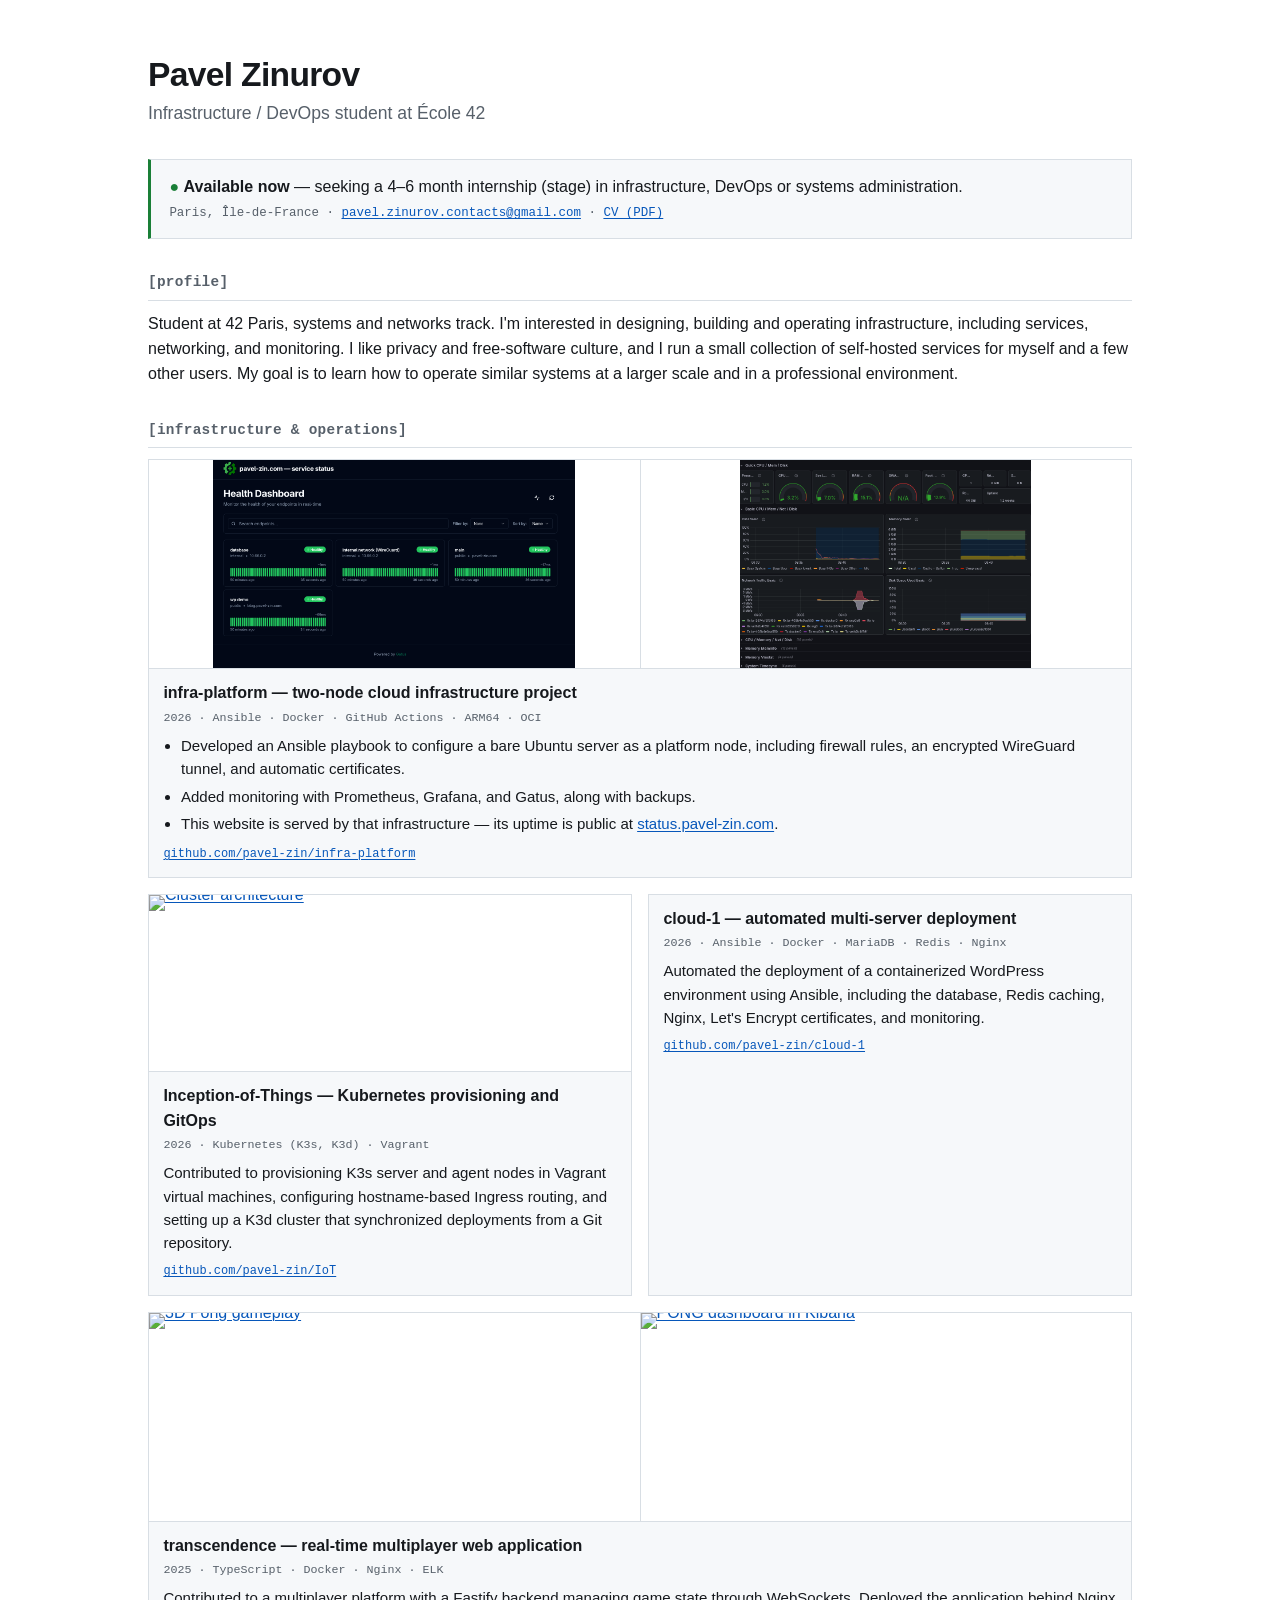
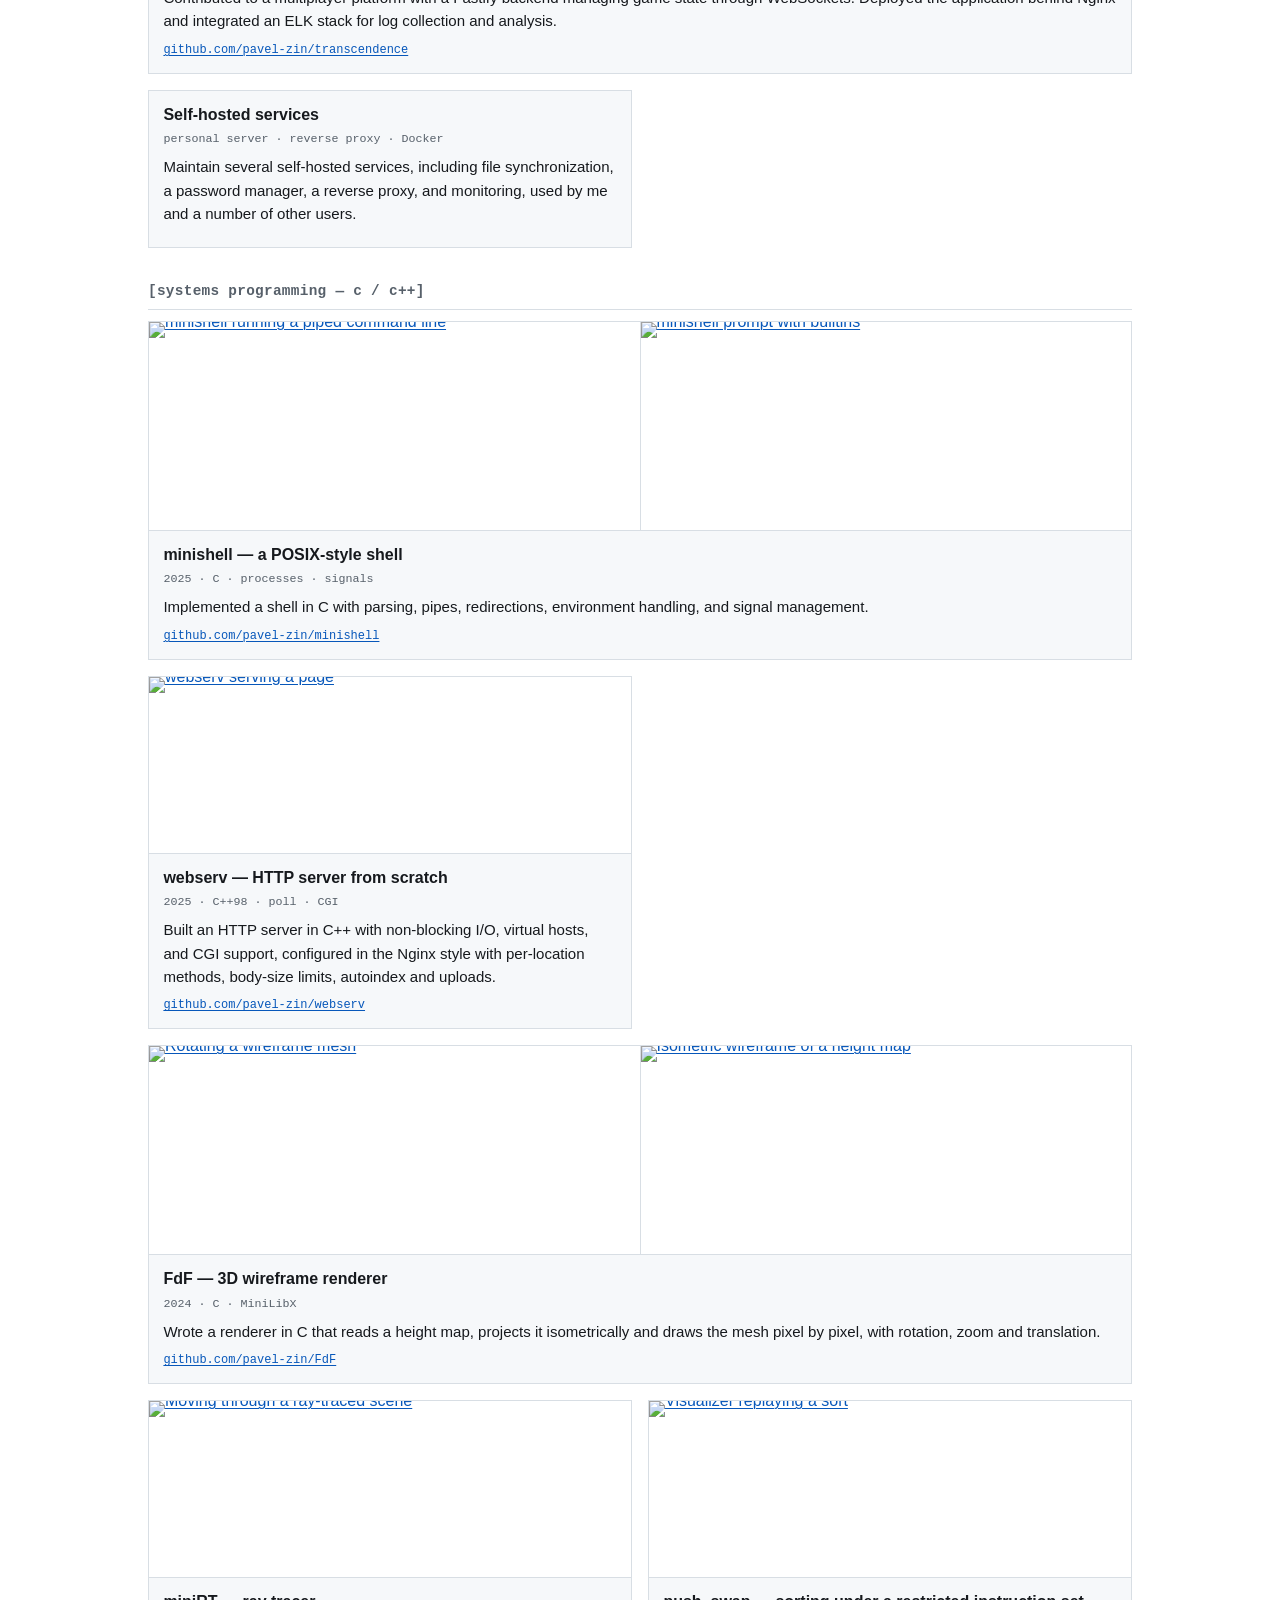
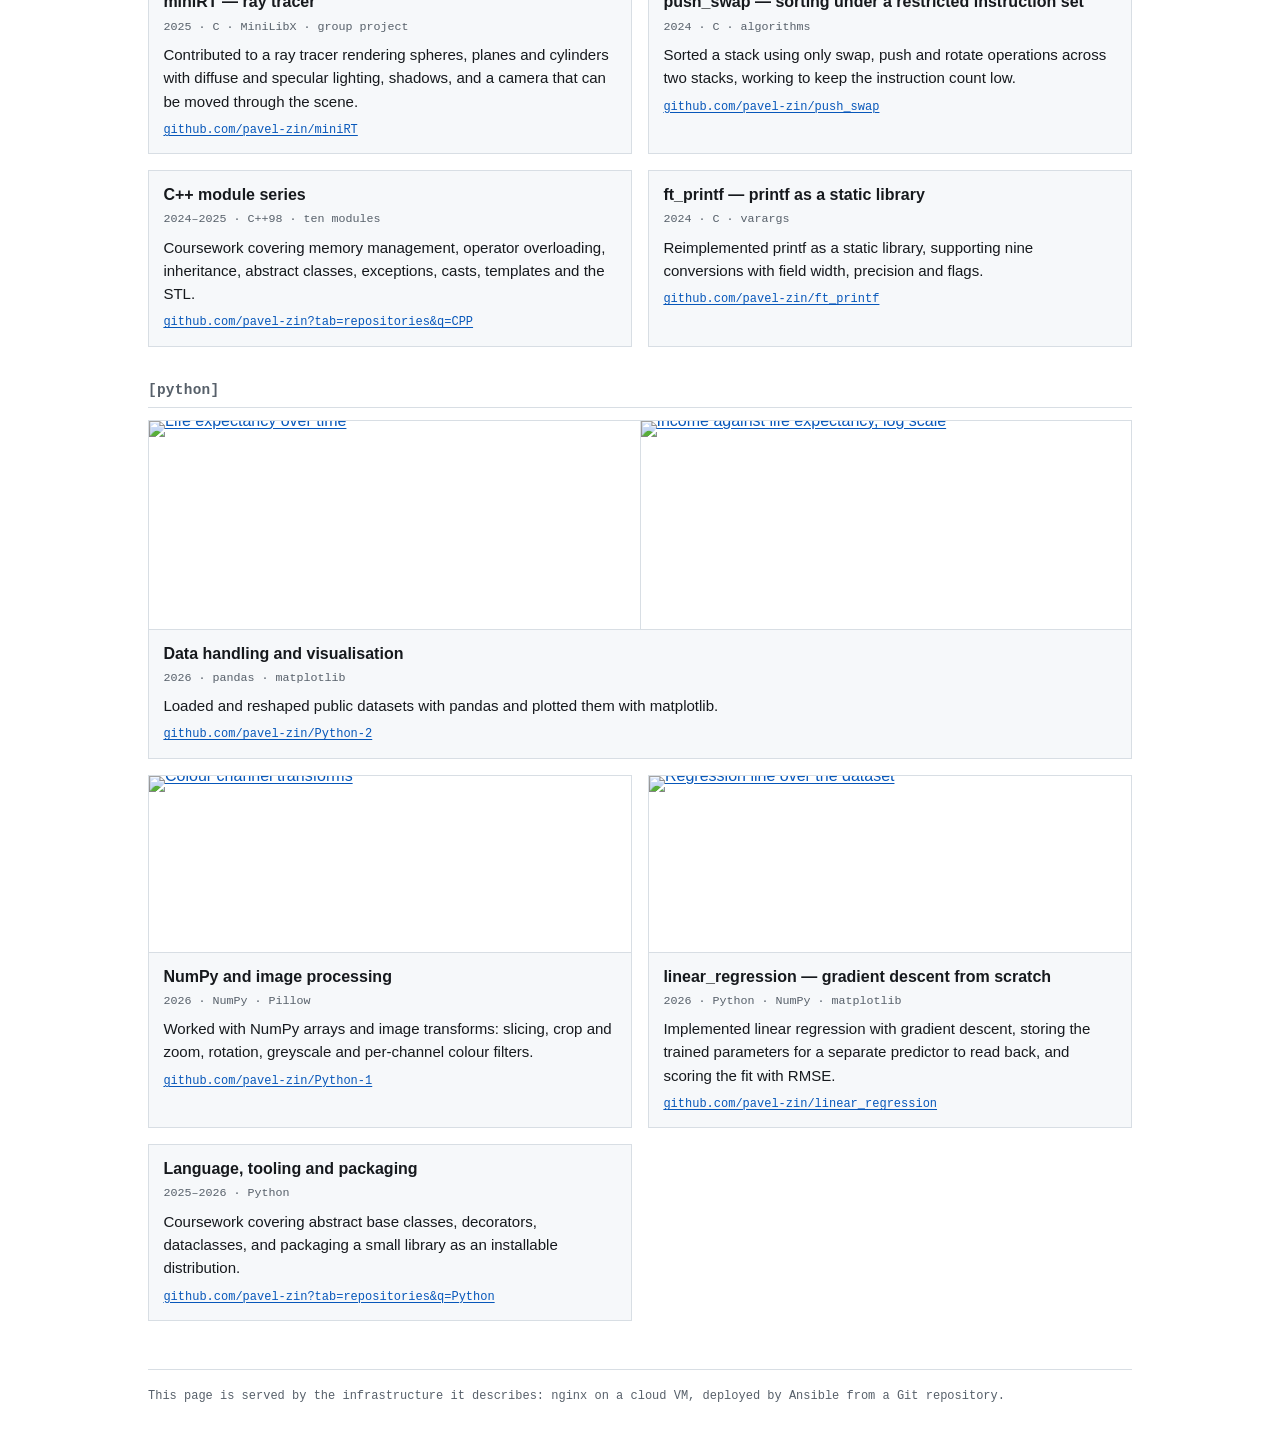
==== roles/web/files/site/index.html @ 6a4a51e2 "index.html: image opening is smoother" ====
<!doctype html>
<html lang="en">
<head>
<meta charset="utf-8">
<meta name="viewport" content="width=device-width, initial-scale=1">
<title>Pavel Zinurov — Portfolio</title>
<meta name="description" content="Infrastructure / DevOps student at 42 Paris. Seeking a 4-6 month internship in infrastructure, DevOps or systems administration.">
<link rel="icon" href="data:image/svg+xml,<svg xmlns='http://www.w3.org/2000/svg' viewBox='0 0 16 16'><circle cx='8' cy='8' r='5' fill='%231a7f37'/></svg>">
<style>
  :root {
    color-scheme: light dark;
    --bg: #ffffff;
    --ink: #16191d;
    --muted: #57606a;
    --line: #d8dee4;
    --panel: #f6f8fa;
    --green: #1a7f37;
    --link: #0757ba;
    --mark: #fff3c2;
    --mono: ui-monospace, "SF Mono", "Cascadia Code", Menlo, Consolas, "Liberation Mono", monospace;
    --sans: -apple-system, BlinkMacSystemFont, "Segoe UI", Roboto, "Helvetica Neue", Arial, sans-serif;
  }

  /* Follows the operating system setting; no toggle, no JavaScript. */
  @media (prefers-color-scheme: dark) {
    :root {
      --bg: #0d1117;
      --ink: #e6edf3;
      --muted: #9198a1;
      --line: #30363d;
      --panel: #161b22;
      --green: #3fb950;
      --link: #79b8ff;
      --mark: #453a10;
    }
  }

  * { box-sizing: border-box; }

  body {
    margin: 0;
    background: var(--bg);
    color: var(--ink);
    font-family: var(--sans);
    font-size: 1rem;
    line-height: 1.55;
  }

  .page {
    max-width: 64rem;
    margin: 0 auto;
    padding: 3.5rem 1.25rem 2rem;
  }

  a { color: var(--link); text-decoration-thickness: 1px; text-underline-offset: 2px; }
  a:focus-visible { outline: 2px solid var(--link); outline-offset: 2px; }

  /* ---- header ---- */
  .name {
    margin: 0;
    font-size: 2.1rem;
    font-weight: 650;
    letter-spacing: -0.02em;
    line-height: 1.15;
  }
  .role {
    margin: 0.35rem 0 0;
    font-size: 1.1rem;
    color: var(--muted);
  }

  /* ---- availability ---- */
  .availability {
    margin: 2rem 0 0;
    padding: 0.9rem 1.15rem;
    background: var(--panel);
    border: 1px solid var(--line);
    border-left: 3px solid var(--green);
  }
  .availability p { margin: 0; }
  .availability-line { font-size: 1rem; line-height: 1.5; }
  .availability-meta {
    margin-top: 0.35rem !important;
    font-family: var(--mono);
    font-size: 0.78rem;
    color: var(--muted);
  }
  .dot { color: var(--green); }

  /* ---- sections ---- */
  section { margin-top: 2rem; }
  h2 {
    margin: 0 0 0.7rem;
    font-family: var(--mono);
    font-size: 0.9rem;
    font-weight: 600;
    letter-spacing: 0.02em;
    color: var(--muted);
    border-bottom: 1px solid var(--line);
    padding-bottom: 0.4rem;
  }
  h2::before { content: "["; }
  h2::after  { content: "]"; }

  p { margin: 0 0 0.6rem; }

  .item { margin-bottom: 1.1rem; }
  .item:last-child { margin-bottom: 0; }
  .item-head {
    display: flex;
    flex-wrap: wrap;
    align-items: baseline;
    gap: 0.25rem 0.75rem;
    margin-bottom: 0.3rem;
  }
  .item-title { font-weight: 600; }
  .item-meta {
    font-family: var(--mono);
    font-size: 0.78rem;
    color: var(--muted);
  }
  .item ul {
    margin: 0.3rem 0 0.5rem;
    padding-left: 1.15rem;
  }
  .item li { margin-bottom: 0.3rem; }

  /* ---- screenshots ---- */
  /* ---- preview grid ---- */
  .section-note { margin: -0.35rem 0 1rem; font-family: var(--mono);
                  font-size: 0.75rem; color: var(--muted); }
  .grid {
    display: grid;
    grid-template-columns: repeat(auto-fill, minmax(21rem, 1fr));
    gap: 1rem;
  }
  .card {
    border: 1px solid var(--line);
    background: var(--panel);
    display: flex;
    flex-direction: column;
    overflow: hidden;
  }
  .card.wide { grid-column: 1 / -1; }
  .card .thumb { display: block; line-height: 0; border-bottom: 1px solid var(--line); }
  .card .thumb img {
    width: 100%;
    height: 11rem;
    object-fit: contain;      /* whole frame, never cropped */
    background: var(--bg);
    display: block;
  }
  .card.wide .thumbs { display: flex; border-bottom: 1px solid var(--line); }
  .card.wide .thumbs a { flex: 1; line-height: 0; }
  .card.wide .thumbs a + a { border-left: 1px solid var(--line); }
  .card.wide .thumbs img { width: 100%; height: 13rem; object-fit: contain;
                           background: var(--bg); display: block; }
  .card .body { padding: 0.75rem 0.9rem 0.85rem; }
  .card h3 { margin: 0 0 0.15rem; font-size: 1rem; font-weight: 600; }
  .card .meta { margin: 0 0 0.45rem; font-family: var(--mono);
                font-size: 0.73rem; color: var(--muted); }
  .card p { margin: 0 0 0.5rem; font-size: 0.94rem; }
  .card .repo { margin: 0; font-family: var(--mono); font-size: 0.75rem; }
  .card ul { margin: 0.2rem 0 0.6rem; padding-left: 1.1rem; font-size: 0.94rem; }
  .card li { margin-bottom: 0.25rem; }
  .enlarge { font-family: var(--mono); font-size: 0.72rem; color: var(--muted); }

  /* ---- lightbox via :target, with JavaScript scroll locking ---- */
  body.lightbox-open {
    position: fixed;
    width: 100%;
    overflow: hidden;
  }
  .lightbox {
    position: fixed;
    inset: 0;
    z-index: 10;
    background: rgba(0,0,0,0);
    padding: 1.5rem;
    text-align: center;
    overflow-x: hidden;
    overflow-y: auto;
    overscroll-behavior: contain;
    -webkit-overflow-scrolling: touch;
    opacity: 0;
    visibility: hidden;
    pointer-events: none;
    transition: opacity 0.22s ease, background-color 0.22s ease, visibility 0s linear 0.22s;
  }
  .lightbox:target {
    opacity: 1;
    visibility: visible;
    pointer-events: auto;
    background: rgba(0,0,0,.9);
    transition: opacity 0.22s ease, background-color 0.22s ease, visibility 0s linear 0s;
  }
  .lightbox img {
    position: relative;
    z-index: 1;
    max-width: 100%;
    height: auto;
    border: 1px solid #444;
    background: #fff;
    transform: scale(.97);
    transition: transform 0.22s ease;
  }
  .lightbox:target img {
    transform: scale(1);
  }
  .lightbox .backdrop {
    position: fixed;
    inset: 0;
    z-index: 0;
  }
  .lightbox .close {
    position: fixed;
    top: 0.75rem;
    right: 0.75rem;
    z-index: 2;
    display: grid;
    place-items: center;
    width: 2.75rem;
    height: 2.75rem;
    border: none;
    border-radius: 0.45rem;
    background: rgba(0,0,0,.58);
    color: #fff;
    box-shadow: 0 0.2rem 0.8rem rgba(0,0,0,.35);
    font-family: var(--mono);
    font-size: 1.9rem;
    line-height: 1;
    text-decoration: none;
    transition: background-color 0.15s ease;
  }
  .lightbox .close:hover,
  .lightbox .close:focus-visible {
    background: rgba(0,0,0,.82);
  }

  @media (prefers-reduced-motion: reduce) {
    .lightbox,
    .lightbox img,
    .lightbox .close {
      transition: none;
    }
  }

  footer {
    margin-top: 3rem;
    padding-top: 1rem;
    border-top: 1px solid var(--line);
    font-family: var(--mono);
    font-size: 0.75rem;
    color: var(--muted);
    line-height: 1.8;
  }

  @media (max-width: 480px) {
    .page { padding-top: 2.25rem; }
    .name { font-size: 1.7rem; }
    .availability { padding: 0.8rem 0.9rem; }
    .availability-line { font-size: 0.95rem; }
  }

  @media print {
    /* Print on paper, never in the dark palette. */
    :root {
      --bg: #ffffff;
      --ink: #16191d;
      --muted: #57606a;
      --line: #d8dee4;
      --panel: #f6f8fa;
      --green: #1a7f37;
      --link: #0757ba;
      --mark: #fff3c2;
    }
    .page { max-width: none; padding: 0; }
    .card { break-inside: avoid; }
    .card-body { display: block !important; }
    .lightbox { display: none !important; }
    .availability { border-color: #bbb; border-left-color: #bbb; }
    a { color: var(--ink); text-decoration: none; }
    footer { display: none; }
  }
</style>
</head>
<body>
<div class="page">

  <header>
    <h1 class="name">Pavel Zinurov</h1>
    <p class="role">Infrastructure / DevOps student at École 42</p>
  </header>

  <div class="availability">
    <p class="availability-line"><span class="dot" aria-hidden="true">●</span>
    <strong>Available now</strong> — seeking a 4–6 month internship (stage)
    in infrastructure, DevOps or systems administration.</p>
    <p class="availability-meta">Paris, Île-de-France ·
    <a href="mailto:pavel.zinurov.contacts@gmail.com">pavel.zinurov.contacts@gmail.com</a> ·
    <a href="/CV_web.pdf">CV (PDF)</a></p>
  </div>

  <section>
    <h2>profile</h2>
    <p>Student at 42 Paris, systems and networks track. I'm interested in
    designing, building and operating infrastructure, including services,
    networking, and monitoring. I like privacy and free-software culture, and I
    run a small collection of self-hosted services for myself and a few other
    users. My goal is to learn how to operate similar systems at a larger scale
    and in a professional environment.</p>
  </section>

  <section>
    <h2>infrastructure &amp; operations</h2>
    <div class="grid">
      <article class="card wide">
        <div class="thumbs">
          <a href="#img-img-status-png"><img src="img/status.png" alt="Public status page" loading="lazy"></a>
          <a href="#img-img-grafana-png"><img src="img/grafana.png" alt="Grafana dashboard" loading="lazy"></a>
        </div>
        <div class="body">
          <h3>infra-platform — two-node cloud infrastructure project</h3>
          <p class="meta">2026 · Ansible · Docker · GitHub Actions · ARM64 · OCI</p>
          <ul>
            <li>Developed an Ansible playbook to configure a bare Ubuntu server as a platform node, including firewall rules, an encrypted WireGuard tunnel, and automatic certificates.</li>
            <li>Added monitoring with Prometheus, Grafana, and Gatus, along with backups.</li>
            <li>This website is served by that infrastructure — its uptime is public at <a href="https://status.pavel-zin.com">status.pavel-zin.com</a>.</li>
          </ul>
          <p class="repo"><a href="https://github.com/pavel-zin/infra-platform" rel="me">github.com/pavel-zin/infra-platform</a></p>
        </div>
      </article>
      <article class="card">
        <a class="thumb" href="#img-iot-master-img-architecture-png"><img src="https://raw.githubusercontent.com/pavel-zin/IoT/master/img/architecture.png" alt="Cluster architecture" loading="lazy"></a>
        <div class="body">
          <h3>Inception-of-Things — Kubernetes provisioning and GitOps</h3>
          <p class="meta">2026 · Kubernetes (K3s, K3d) · Vagrant</p>
          <p>Contributed to provisioning K3s server and agent nodes in Vagrant virtual machines, configuring hostname-based Ingress routing, and setting up a K3d cluster that synchronized deployments from a Git repository.</p>
          <p class="repo"><a href="https://github.com/pavel-zin/IoT" rel="me">github.com/pavel-zin/IoT</a></p>
        </div>
      </article>
      <article class="card">
        <div class="body">
          <h3>cloud-1 — automated multi-server deployment</h3>
          <p class="meta">2026 · Ansible · Docker · MariaDB · Redis · Nginx</p>
          <p>Automated the deployment of a containerized WordPress environment using Ansible, including the database, Redis caching, Nginx, Let's Encrypt certificates, and monitoring.</p>
          <p class="repo"><a href="https://github.com/pavel-zin/cloud-1" rel="me">github.com/pavel-zin/cloud-1</a></p>
        </div>
      </article>
      <article class="card wide">
        <div class="thumbs">
          <a href="#img-tr-pong"><img src="https://raw.githubusercontent.com/pavel-zin/transcendence/master/img/Pong_3d.webp" alt="3D Pong gameplay" loading="lazy"></a>
          <a href="#img-tr-elk"><img src="https://raw.githubusercontent.com/pavel-zin/transcendence/master/img/ELK.jpg" alt="PONG dashboard in Kibana" loading="lazy"></a>
        </div>
        <div class="body">
          <h3>transcendence — real-time multiplayer web application</h3>
          <p class="meta">2025 · TypeScript · Docker · Nginx · ELK</p>
          <p>Contributed to a multiplayer platform with a Fastify backend managing game state through WebSockets. Deployed the application behind Nginx and integrated an ELK stack for log collection and analysis.</p>
          <p class="repo"><a href="https://github.com/pavel-zin/transcendence" rel="me">github.com/pavel-zin/transcendence</a></p>
        </div>
      </article>
      <article class="card">
        <div class="body">
          <h3>Self-hosted services</h3>
          <p class="meta">personal server · reverse proxy · Docker</p>
          <p>Maintain several self-hosted services, including file synchronization, a password manager, a reverse proxy, and monitoring, used by me and a number of other users.</p>
        </div>
      </article>
    </div>
  </section>

  <section>
    <h2>systems programming — c / c++</h2>
    <div class="grid">
      <article class="card wide">
        <div class="thumbs">
          <a href="#img-minishell-master-img-minishell-demo-gif"><img src="https://raw.githubusercontent.com/pavel-zin/minishell/master/img/minishell-demo.gif" alt="minishell running a piped command line" loading="lazy"></a>
          <a href="#img-minishell-master-img-minishell-png"><img src="https://raw.githubusercontent.com/pavel-zin/minishell/master/img/minishell.png" alt="minishell prompt with builtins" loading="lazy"></a>
        </div>
        <div class="body">
          <h3>minishell — a POSIX-style shell</h3>
          <p class="meta">2025 · C · processes · signals</p>
          <p>Implemented a shell in C with parsing, pipes, redirections, environment handling, and signal management.</p>
          <p class="repo"><a href="https://github.com/pavel-zin/minishell" rel="me">github.com/pavel-zin/minishell</a></p>
        </div>
      </article>
      <article class="card">
        <a class="thumb" href="#img-webserv-master-img-webserv-png"><img src="https://raw.githubusercontent.com/pavel-zin/webserv/master/img/webserv.png" alt="webserv serving a page" loading="lazy"></a>
        <div class="body">
          <h3>webserv — HTTP server from scratch</h3>
          <p class="meta">2025 · C++98 · poll · CGI</p>
          <p>Built an HTTP server in C++ with non-blocking I/O, virtual hosts, and CGI support, configured in the Nginx style with per-location methods, body-size limits, autoindex and uploads.</p>
          <p class="repo"><a href="https://github.com/pavel-zin/webserv" rel="me">github.com/pavel-zin/webserv</a></p>
        </div>
      </article>
      <article class="card wide">
        <div class="thumbs">
          <a href="#img-fdf-master-img-fdf-gif"><img src="https://raw.githubusercontent.com/pavel-zin/FdF/master/img/fdf.gif" alt="Rotating a wireframe mesh" loading="lazy"></a>
          <a href="#img-fdf-master-img-fdf-png"><img src="https://raw.githubusercontent.com/pavel-zin/FdF/master/img/fdf.png" alt="Isometric wireframe of a height map" loading="lazy"></a>
        </div>
        <div class="body">
          <h3>FdF — 3D wireframe renderer</h3>
          <p class="meta">2024 · C · MiniLibX</p>
          <p>Wrote a renderer in C that reads a height map, projects it isometrically and draws the mesh pixel by pixel, with rotation, zoom and translation.</p>
          <p class="repo"><a href="https://github.com/pavel-zin/FdF" rel="me">github.com/pavel-zin/FdF</a></p>
        </div>
      </article>
      <article class="card">
        <a class="thumb" href="#img-minirt-master-img-minirt-navigation-gif"><img src="https://raw.githubusercontent.com/pavel-zin/miniRT/master/img/miniRT-navigation.gif" alt="Moving through a ray-traced scene" loading="lazy"></a>
        <div class="body">
          <h3>miniRT — ray tracer</h3>
          <p class="meta">2025 · C · MiniLibX · group project</p>
          <p>Contributed to a ray tracer rendering spheres, planes and cylinders with diffuse and specular lighting, shadows, and a camera that can be moved through the scene.</p>
          <p class="repo"><a href="https://github.com/pavel-zin/miniRT" rel="me">github.com/pavel-zin/miniRT</a></p>
        </div>
      </article>
      <article class="card">
        <a class="thumb" href="#img-push-swap-master-img-push-swap-gif"><img src="https://raw.githubusercontent.com/pavel-zin/push_swap/master/img/push_swap.gif" alt="Visualizer replaying a sort" loading="lazy"></a>
        <div class="body">
          <h3>push_swap — sorting under a restricted instruction set</h3>
          <p class="meta">2024 · C · algorithms</p>
          <p>Sorted a stack using only swap, push and rotate operations across two stacks, working to keep the instruction count low.</p>
          <p class="repo"><a href="https://github.com/pavel-zin/push_swap" rel="me">github.com/pavel-zin/push_swap</a></p>
        </div>
      </article>
      <article class="card">
        <div class="body">
          <h3>C++ module series</h3>
          <p class="meta">2024–2025 · C++98 · ten modules</p>
          <p>Coursework covering memory management, operator overloading, inheritance, abstract classes, exceptions, casts, templates and the STL.</p>
          <p class="repo"><a href="https://github.com/pavel-zin?tab=repositories&q=CPP" rel="me">github.com/pavel-zin?tab=repositories&q=CPP</a></p>
        </div>
      </article>
      <article class="card">
        <div class="body">
          <h3>ft_printf — printf as a static library</h3>
          <p class="meta">2024 · C · varargs</p>
          <p>Reimplemented printf as a static library, supporting nine conversions with field width, precision and flags.</p>
          <p class="repo"><a href="https://github.com/pavel-zin/ft_printf" rel="me">github.com/pavel-zin/ft_printf</a></p>
        </div>
      </article>
    </div>
  </section>

  <section>
    <h2>python</h2>
    <div class="grid">
      <article class="card wide">
        <div class="thumbs">
          <a href="#img-python-2-master-img-ex01-png"><img src="https://raw.githubusercontent.com/pavel-zin/Python-2/master/img/ex01.png" alt="Life expectancy over time" loading="lazy"></a>
          <a href="#img-python-2-master-img-ex03-png"><img src="https://raw.githubusercontent.com/pavel-zin/Python-2/master/img/ex03.png" alt="Income against life expectancy, log scale" loading="lazy"></a>
        </div>
        <div class="body">
          <h3>Data handling and visualisation</h3>
          <p class="meta">2026 · pandas · matplotlib</p>
          <p>Loaded and reshaped public datasets with pandas and plotted them with matplotlib.</p>
          <p class="repo"><a href="https://github.com/pavel-zin/Python-2" rel="me">github.com/pavel-zin/Python-2</a></p>
        </div>
      </article>
      <article class="card">
        <a class="thumb" href="#img-python-1-master-img-ex05-png"><img src="https://raw.githubusercontent.com/pavel-zin/Python-1/master/img/ex05.png" alt="Colour channel transforms" loading="lazy"></a>
        <div class="body">
          <h3>NumPy and image processing</h3>
          <p class="meta">2026 · NumPy · Pillow</p>
          <p>Worked with NumPy arrays and image transforms: slicing, crop and zoom, rotation, greyscale and per-channel colour filters.</p>
          <p class="repo"><a href="https://github.com/pavel-zin/Python-1" rel="me">github.com/pavel-zin/Python-1</a></p>
        </div>
      </article>
      <article class="card">
        <a class="thumb" href="#img-linear-regression-master-img-figure-1-png"><img src="https://raw.githubusercontent.com/pavel-zin/linear_regression/master/img/Figure_1.png" alt="Regression line over the dataset" loading="lazy"></a>
        <div class="body">
          <h3>linear_regression — gradient descent from scratch</h3>
          <p class="meta">2026 · Python · NumPy · matplotlib</p>
          <p>Implemented linear regression with gradient descent, storing the trained parameters for a separate predictor to read back, and scoring the fit with RMSE.</p>
          <p class="repo"><a href="https://github.com/pavel-zin/linear_regression" rel="me">github.com/pavel-zin/linear_regression</a></p>
        </div>
      </article>
      <article class="card">
        <div class="body">
          <h3>Language, tooling and packaging</h3>
          <p class="meta">2025–2026 · Python</p>
          <p>Coursework covering abstract base classes, decorators, dataclasses, and packaging a small library as an installable distribution.</p>
          <p class="repo"><a href="https://github.com/pavel-zin?tab=repositories&q=Python" rel="me">github.com/pavel-zin?tab=repositories&q=Python</a></p>
        </div>
      </article>
    </div>
  </section>

  <footer>
    <p>This page is served by the infrastructure it describes: nginx on a cloud
    VM, deployed by Ansible from a Git repository.<br>
    </p>
  </footer>

</div>

<!-- Full-size views. Pure CSS: each overlay shows only while it is the :target. -->
<div class="lightbox" id="img-img-status-png"><a class="backdrop" href="#"></a><a class="close" href="#" aria-label="Close image">&times;</a><img src="img/status.png" alt="Full size"></div>
<div class="lightbox" id="img-img-grafana-png"><a class="backdrop" href="#"></a><a class="close" href="#" aria-label="Close image">&times;</a><img src="img/grafana.png" alt="Full size"></div>
<div class="lightbox" id="img-iot-master-img-architecture-png"><a class="backdrop" href="#"></a><a class="close" href="#" aria-label="Close image">&times;</a><img src="https://raw.githubusercontent.com/pavel-zin/IoT/master/img/architecture.png" alt="Full size"></div>
<div class="lightbox" id="img-minishell-master-img-minishell-demo-gif"><a class="backdrop" href="#"></a><a class="close" href="#" aria-label="Close image">&times;</a><img src="https://raw.githubusercontent.com/pavel-zin/minishell/master/img/minishell-demo.gif" alt="Full size"></div>
<div class="lightbox" id="img-minishell-master-img-minishell-png"><a class="backdrop" href="#"></a><a class="close" href="#" aria-label="Close image">&times;</a><img src="https://raw.githubusercontent.com/pavel-zin/minishell/master/img/minishell.png" alt="Full size"></div>
<div class="lightbox" id="img-webserv-master-img-webserv-png"><a class="backdrop" href="#"></a><a class="close" href="#" aria-label="Close image">&times;</a><img src="https://raw.githubusercontent.com/pavel-zin/webserv/master/img/webserv.png" alt="Full size"></div>
<div class="lightbox" id="img-fdf-master-img-fdf-gif"><a class="backdrop" href="#"></a><a class="close" href="#" aria-label="Close image">&times;</a><img src="https://raw.githubusercontent.com/pavel-zin/FdF/master/img/fdf.gif" alt="Full size"></div>
<div class="lightbox" id="img-fdf-master-img-fdf-png"><a class="backdrop" href="#"></a><a class="close" href="#" aria-label="Close image">&times;</a><img src="https://raw.githubusercontent.com/pavel-zin/FdF/master/img/fdf.png" alt="Full size"></div>
<div class="lightbox" id="img-minirt-master-img-minirt-navigation-gif"><a class="backdrop" href="#"></a><a class="close" href="#" aria-label="Close image">&times;</a><img src="https://raw.githubusercontent.com/pavel-zin/miniRT/master/img/miniRT-navigation.gif" alt="Full size"></div>
<div class="lightbox" id="img-push-swap-master-img-push-swap-gif"><a class="backdrop" href="#"></a><a class="close" href="#" aria-label="Close image">&times;</a><img src="https://raw.githubusercontent.com/pavel-zin/push_swap/master/img/push_swap.gif" alt="Full size"></div>
<div class="lightbox" id="img-python-2-master-img-ex01-png"><a class="backdrop" href="#"></a><a class="close" href="#" aria-label="Close image">&times;</a><img src="https://raw.githubusercontent.com/pavel-zin/Python-2/master/img/ex01.png" alt="Full size"></div>
<div class="lightbox" id="img-python-2-master-img-ex03-png"><a class="backdrop" href="#"></a><a class="close" href="#" aria-label="Close image">&times;</a><img src="https://raw.githubusercontent.com/pavel-zin/Python-2/master/img/ex03.png" alt="Full size"></div>
<div class="lightbox" id="img-python-1-master-img-ex05-png"><a class="backdrop" href="#"></a><a class="close" href="#" aria-label="Close image">&times;</a><img src="https://raw.githubusercontent.com/pavel-zin/Python-1/master/img/ex05.png" alt="Full size"></div>
<div class="lightbox" id="img-linear-regression-master-img-figure-1-png"><a class="backdrop" href="#"></a><a class="close" href="#" aria-label="Close image">&times;</a><img src="https://raw.githubusercontent.com/pavel-zin/linear_regression/master/img/Figure_1.png" alt="Full size"></div>
<div class="lightbox" id="img-tr-pong"><a class="backdrop" href="#"></a><a class="close" href="#" aria-label="Close image">&times;</a><img src="https://raw.githubusercontent.com/pavel-zin/transcendence/master/img/Pong_3d.webp" alt="Full size"></div>
<div class="lightbox" id="img-tr-elk"><a class="backdrop" href="#"></a><a class="close" href="#" aria-label="Close image">&times;</a><img src="https://raw.githubusercontent.com/pavel-zin/transcendence/master/img/ELK.jpg" alt="Full size"></div>

<script>
  let pageScrollPosition = 0;

  function updateLightboxState() {
    const activeLightbox = document.querySelector('.lightbox:target');
    const body = document.body;

    if (activeLightbox && !body.classList.contains('lightbox-open')) {
      pageScrollPosition = window.scrollY;
      body.style.top = `-${pageScrollPosition}px`;
      body.classList.add('lightbox-open');
      activeLightbox.scrollTop = 0;
    } else if (!activeLightbox && body.classList.contains('lightbox-open')) {
      body.classList.remove('lightbox-open');
      body.style.top = '';
      window.scrollTo(0, pageScrollPosition);
    }
  }

  document.querySelectorAll('a[href^="#img-"]')
    .forEach(element => {
      element.addEventListener('click', () => {
        pageScrollPosition = window.scrollY;
      });
    });

  document.querySelectorAll('.lightbox .close, .lightbox .backdrop')
    .forEach(element => {
      element.addEventListener('click', event => {
        event.preventDefault();
        history.back();
      });
    });

  window.addEventListener('hashchange', updateLightboxState);
  updateLightboxState();
</script>

</body>
</html>
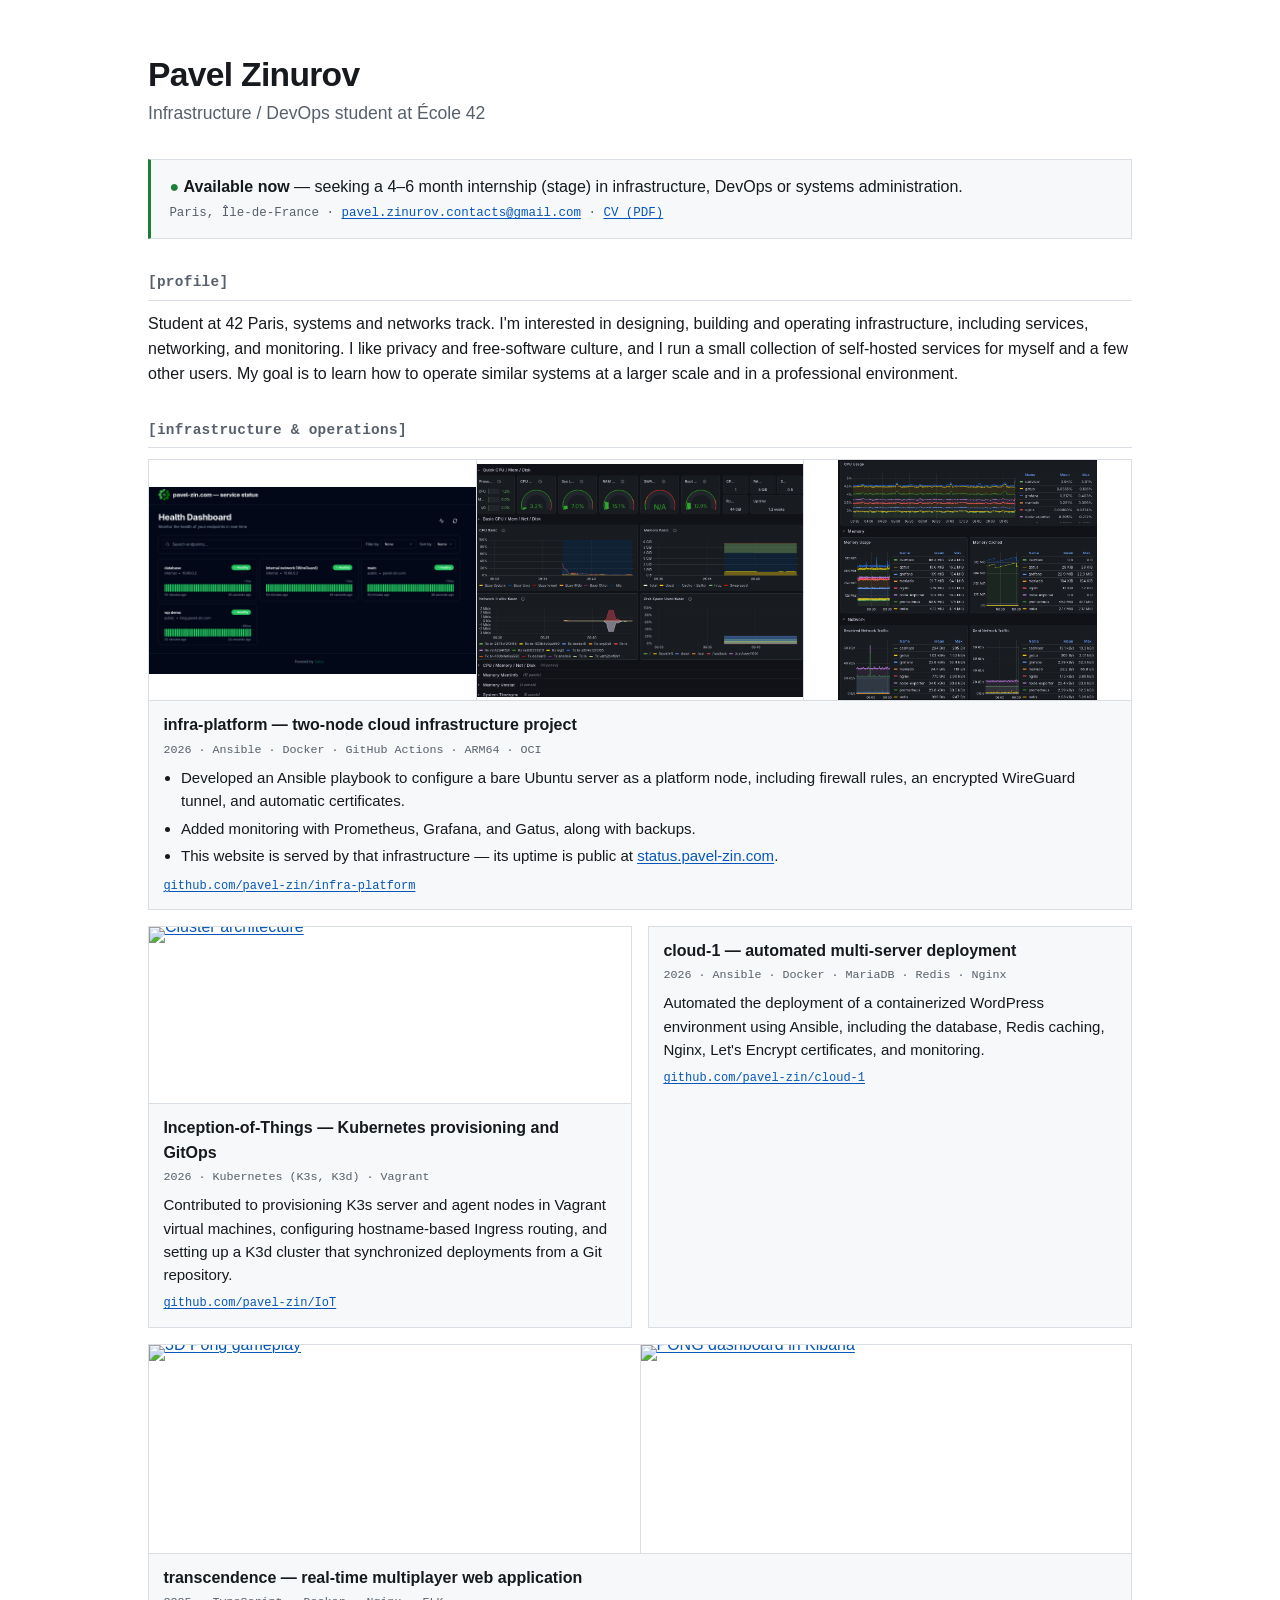
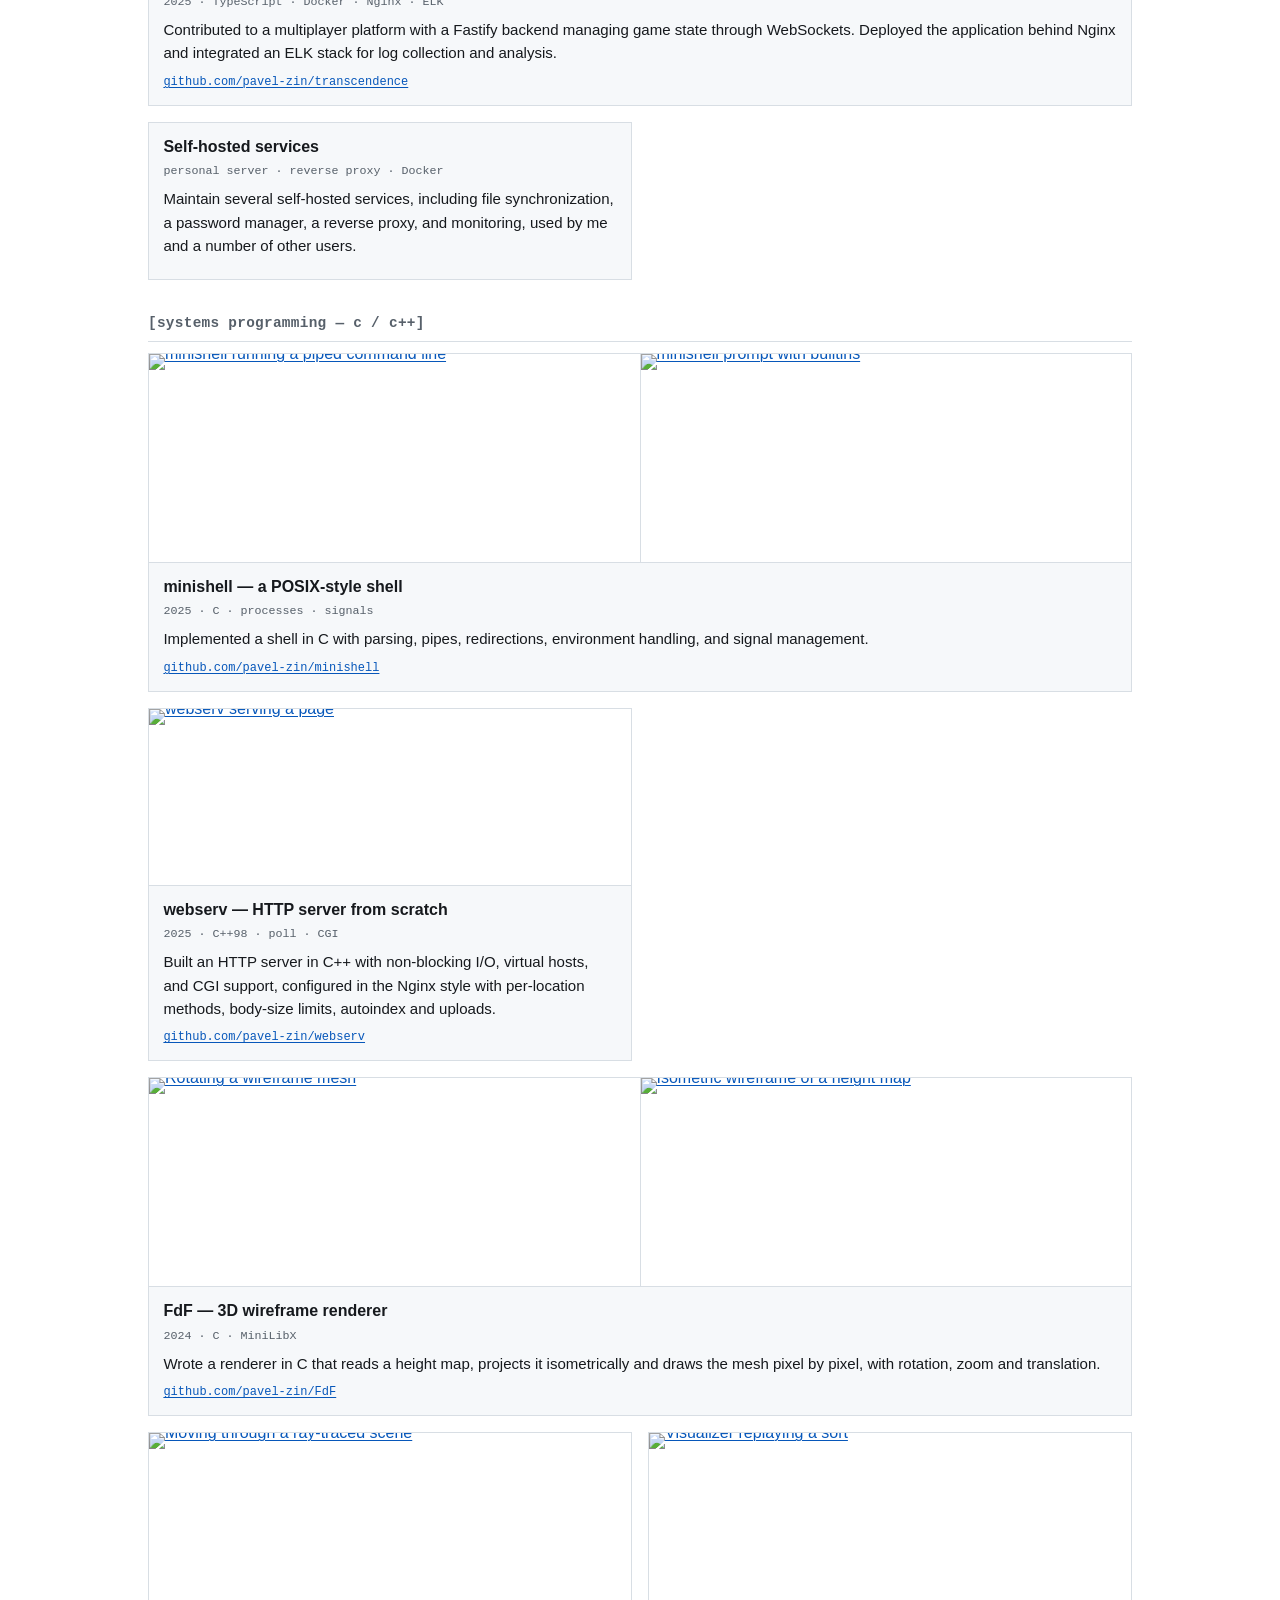
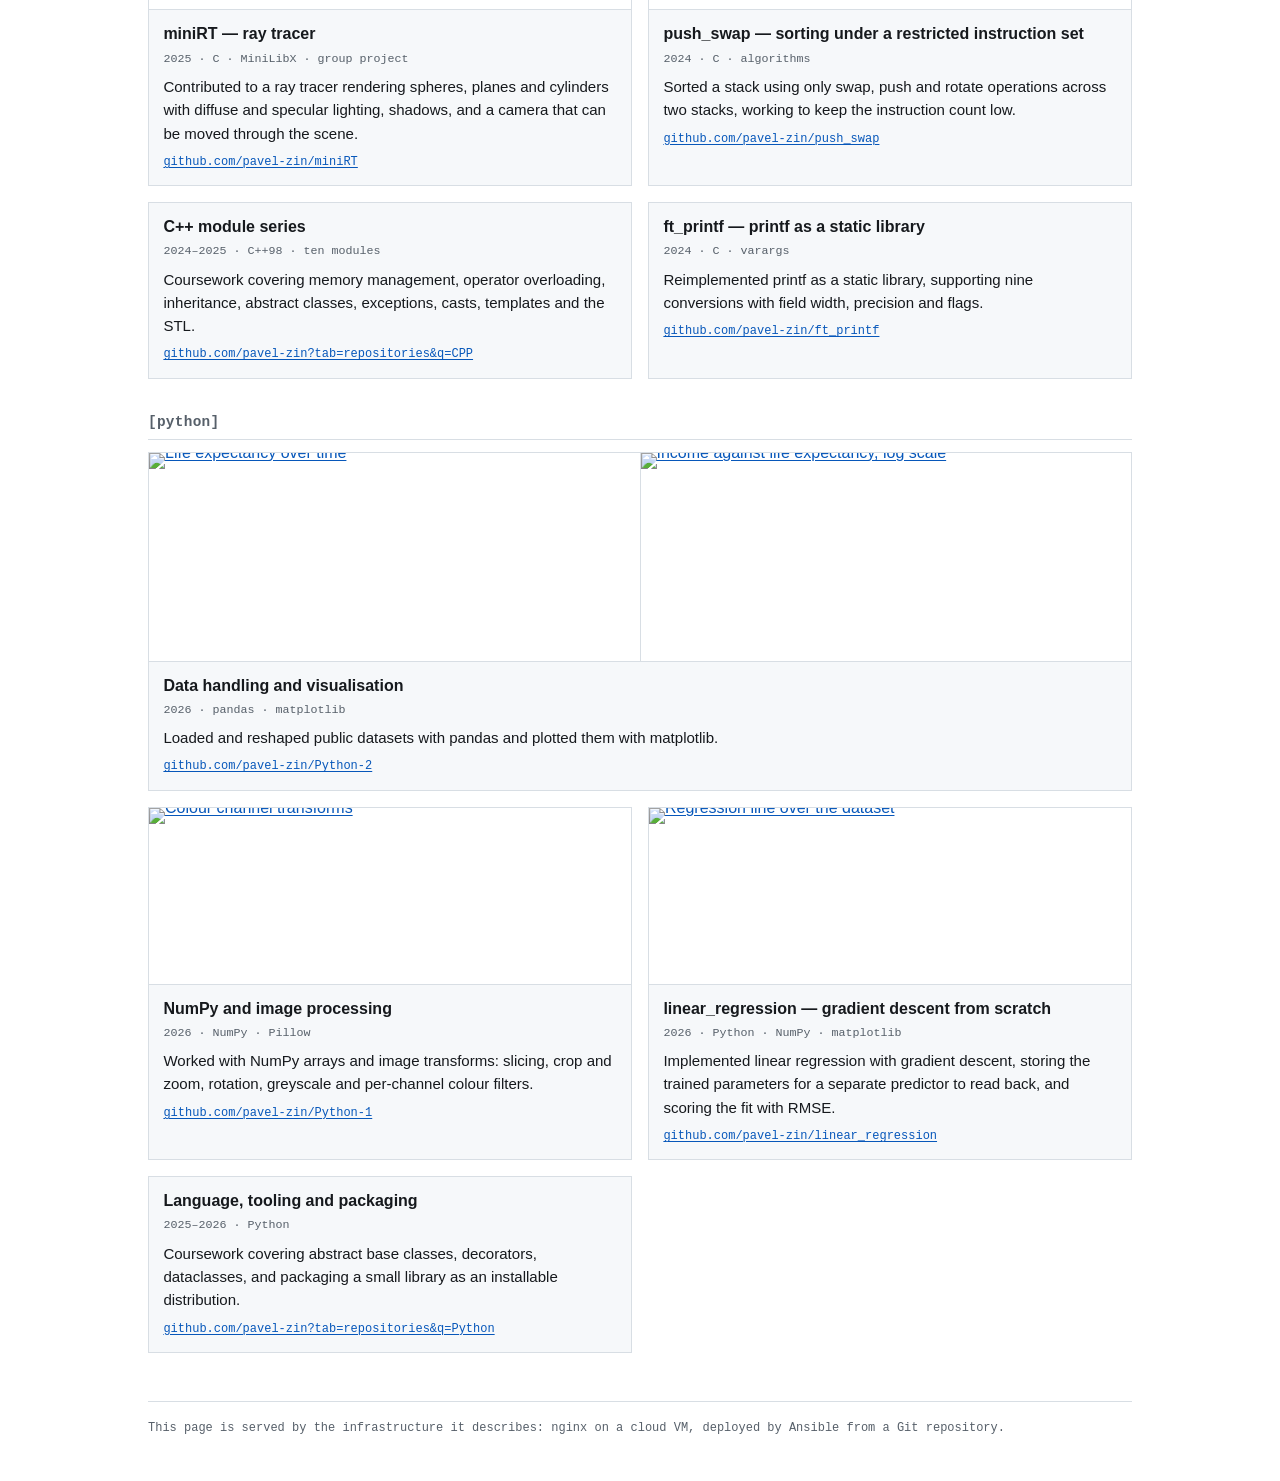
==== commit dfeba20c: "index.html: deploy image added, cv updated" ====
--- a/roles/web/files/site/index.html
+++ b/roles/web/files/site/index.html
@@ -155,6 +155,13 @@
   .card.wide .thumbs a + a { border-left: 1px solid var(--line); }
   .card.wide .thumbs img { width: 100%; height: 13rem; object-fit: contain;
                            background: var(--bg); display: block; }
+  /* Three thumbs need more height to stay legible, and stack rather than squeeze. */
+  .card.wide .thumbs.three img { height: 15rem; }
+  @media (max-width: 46rem) {
+    .card.wide .thumbs.three { flex-wrap: wrap; }
+    .card.wide .thumbs.three a { flex: 1 1 100%; }
+    .card.wide .thumbs.three a + a { border-left: 0; border-top: 1px solid var(--line); }
+  }
   .card .body { padding: 0.75rem 0.9rem 0.85rem; }
   .card h3 { margin: 0 0 0.15rem; font-size: 1rem; font-weight: 600; }
   .card .meta { margin: 0 0 0.45rem; font-family: var(--mono);
@@ -315,9 +322,10 @@
     <h2>infrastructure &amp; operations</h2>
     <div class="grid">
       <article class="card wide">
-        <div class="thumbs">
+        <div class="thumbs three">
           <a href="#img-img-status-png"><img src="img/status.png" alt="Public status page" loading="lazy"></a>
           <a href="#img-img-grafana-png"><img src="img/grafana.png" alt="Grafana dashboard" loading="lazy"></a>
+          <a href="#img-img-deploy-png"><img src="img/deploy.png" alt="Deploy pipeline run" loading="lazy"></a>
         </div>
         <div class="body">
           <h3>infra-platform — two-node cloud infrastructure project</h3>
@@ -497,6 +505,7 @@
 <!-- Full-size views. Pure CSS: each overlay shows only while it is the :target. -->
 <div class="lightbox" id="img-img-status-png"><a class="backdrop" href="#"></a><a class="close" href="#" aria-label="Close image">&times;</a><img src="img/status.png" alt="Full size"></div>
 <div class="lightbox" id="img-img-grafana-png"><a class="backdrop" href="#"></a><a class="close" href="#" aria-label="Close image">&times;</a><img src="img/grafana.png" alt="Full size"></div>
+<div class="lightbox" id="img-img-deploy-png"><a class="backdrop" href="#"></a><a class="close" href="#" aria-label="Close image">&times;</a><img src="img/deploy.png" alt="Full size"></div>
 <div class="lightbox" id="img-iot-master-img-architecture-png"><a class="backdrop" href="#"></a><a class="close" href="#" aria-label="Close image">&times;</a><img src="https://raw.githubusercontent.com/pavel-zin/IoT/master/img/architecture.png" alt="Full size"></div>
 <div class="lightbox" id="img-minishell-master-img-minishell-demo-gif"><a class="backdrop" href="#"></a><a class="close" href="#" aria-label="Close image">&times;</a><img src="https://raw.githubusercontent.com/pavel-zin/minishell/master/img/minishell-demo.gif" alt="Full size"></div>
 <div class="lightbox" id="img-minishell-master-img-minishell-png"><a class="backdrop" href="#"></a><a class="close" href="#" aria-label="Close image">&times;</a><img src="https://raw.githubusercontent.com/pavel-zin/minishell/master/img/minishell.png" alt="Full size"></div>
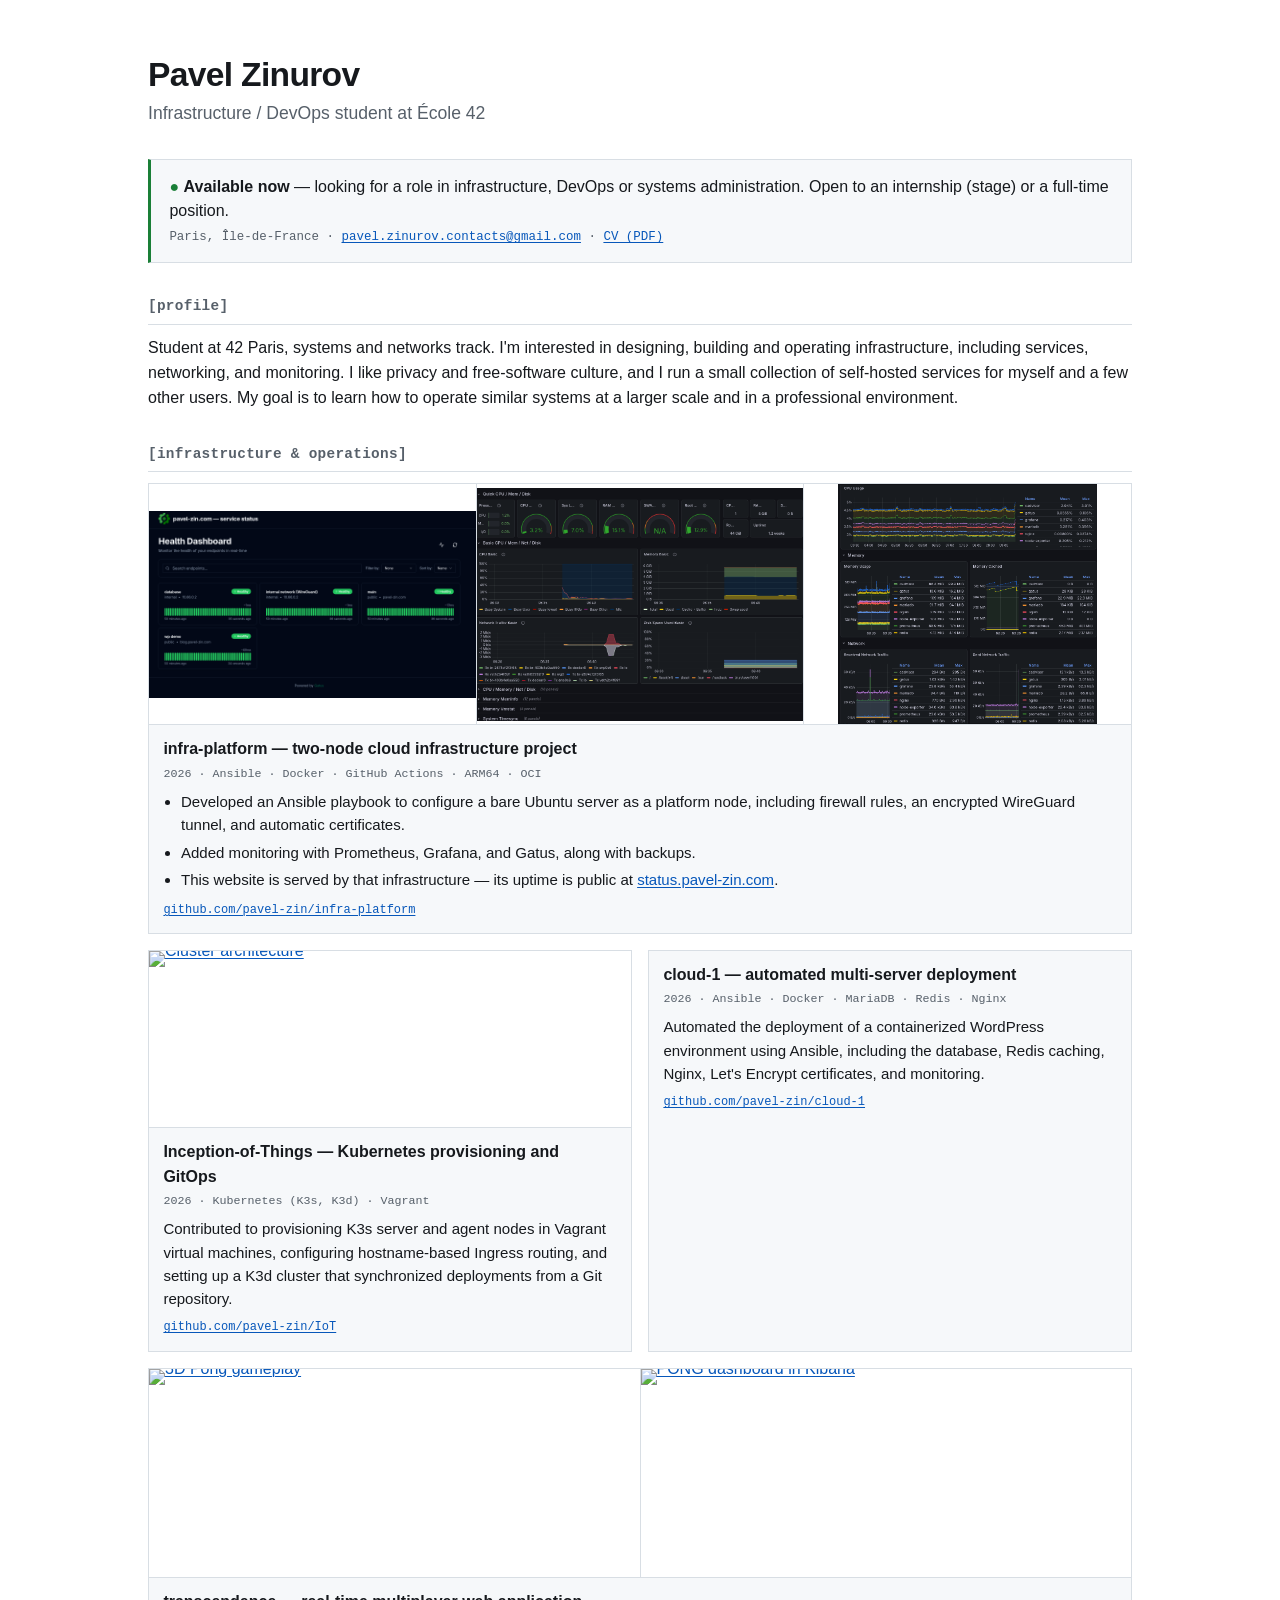
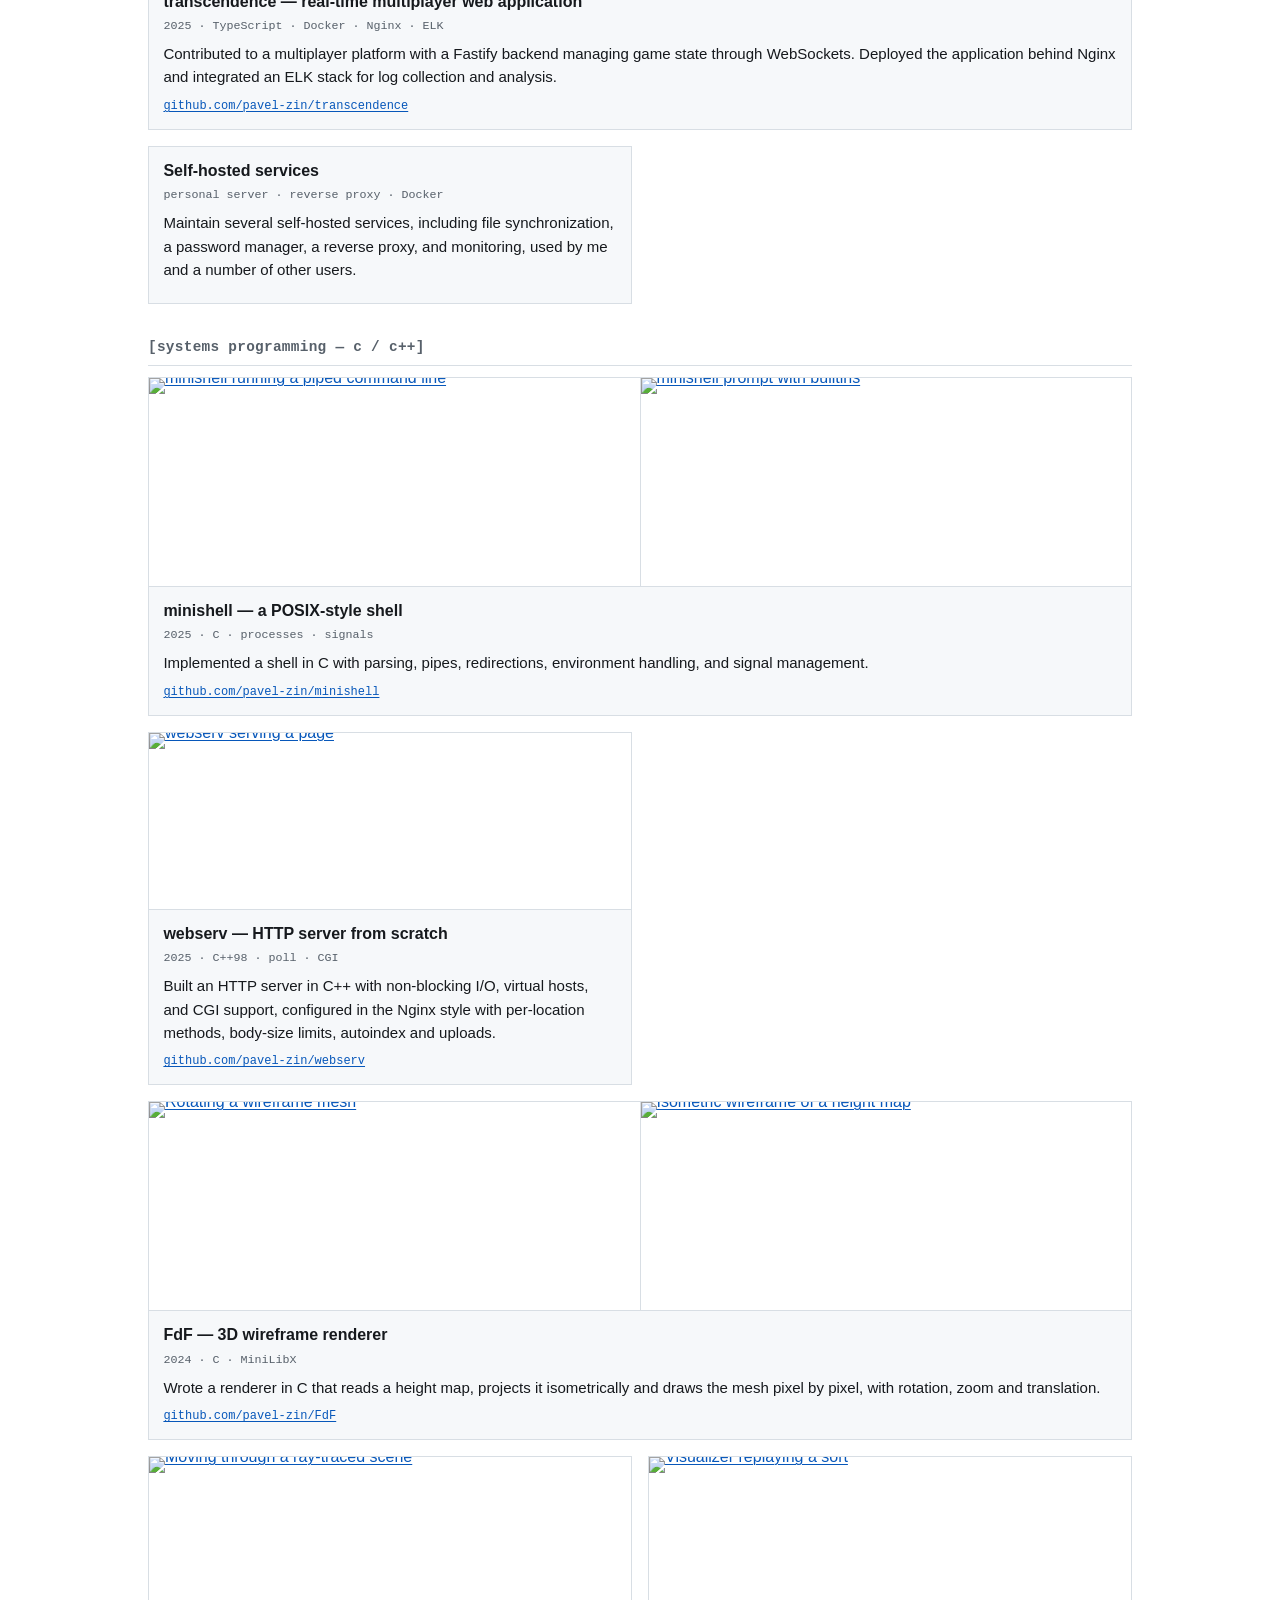
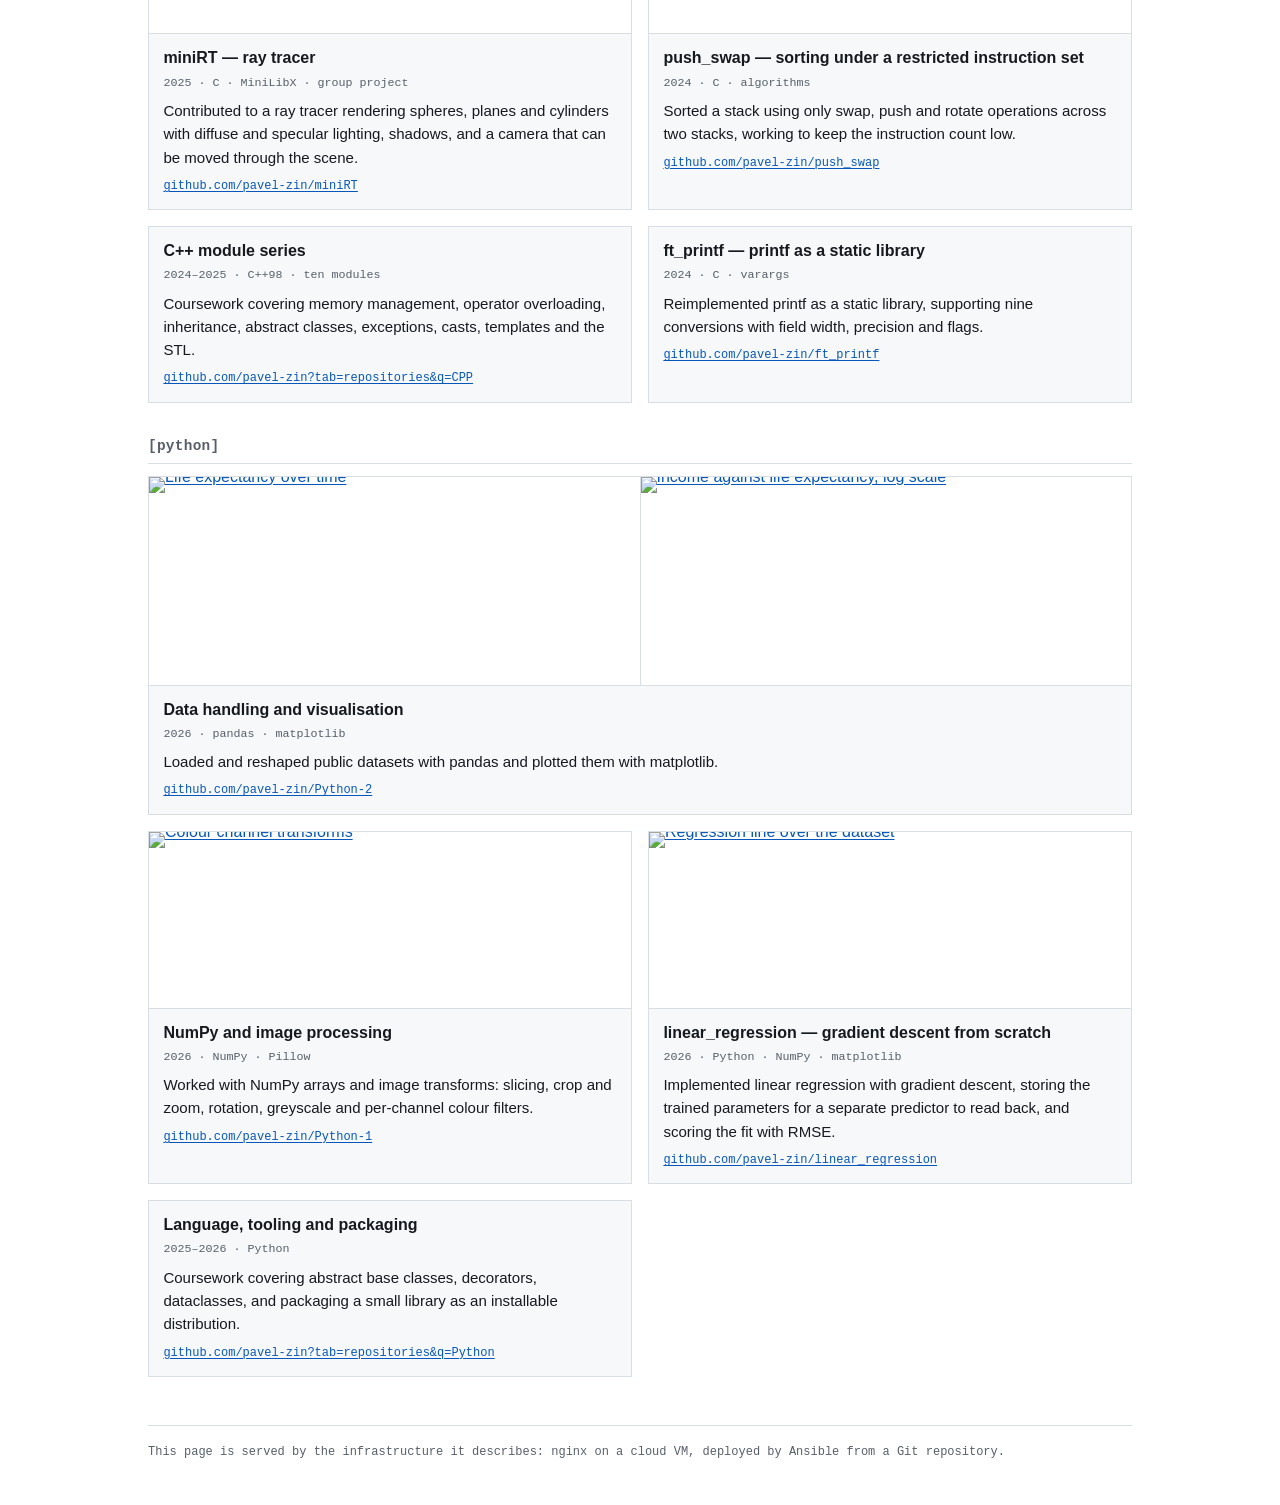
==== commit 4d5648a3: "index.html, pdf: role update" ====
--- a/roles/web/files/site/index.html
+++ b/roles/web/files/site/index.html
@@ -3,8 +3,8 @@
 <head>
 <meta charset="utf-8">
 <meta name="viewport" content="width=device-width, initial-scale=1">
-<title>Pavel Zinurov — Portfolio</title>
-<meta name="description" content="Infrastructure / DevOps student at 42 Paris. Seeking a 4-6 month internship in infrastructure, DevOps or systems administration.">
+<title>Pavel ZINUROV - Infrastructure / DevOps - Paris</title>
+<meta name="description" content="Infrastructure / DevOps student at 42 Paris. Available for internship or full-time roles in infrastructure, DevOps and systems administration.">
 <link rel="icon" href="data:image/svg+xml,<svg xmlns='http://www.w3.org/2000/svg' viewBox='0 0 16 16'><circle cx='8' cy='8' r='5' fill='%231a7f37'/></svg>">
 <style>
   :root {
@@ -301,8 +301,9 @@
 
   <div class="availability">
     <p class="availability-line"><span class="dot" aria-hidden="true">●</span>
-    <strong>Available now</strong> — seeking a 4–6 month internship (stage)
-    in infrastructure, DevOps or systems administration.</p>
+    <strong>Available now</strong> — looking for a role in infrastructure,
+    DevOps or systems administration. Open to an internship (stage) or a
+    full-time position.</p>
     <p class="availability-meta">Paris, Île-de-France ·
     <a href="mailto:pavel.zinurov.contacts@gmail.com">pavel.zinurov.contacts@gmail.com</a> ·
     <a href="/CV_web.pdf">CV (PDF)</a></p>
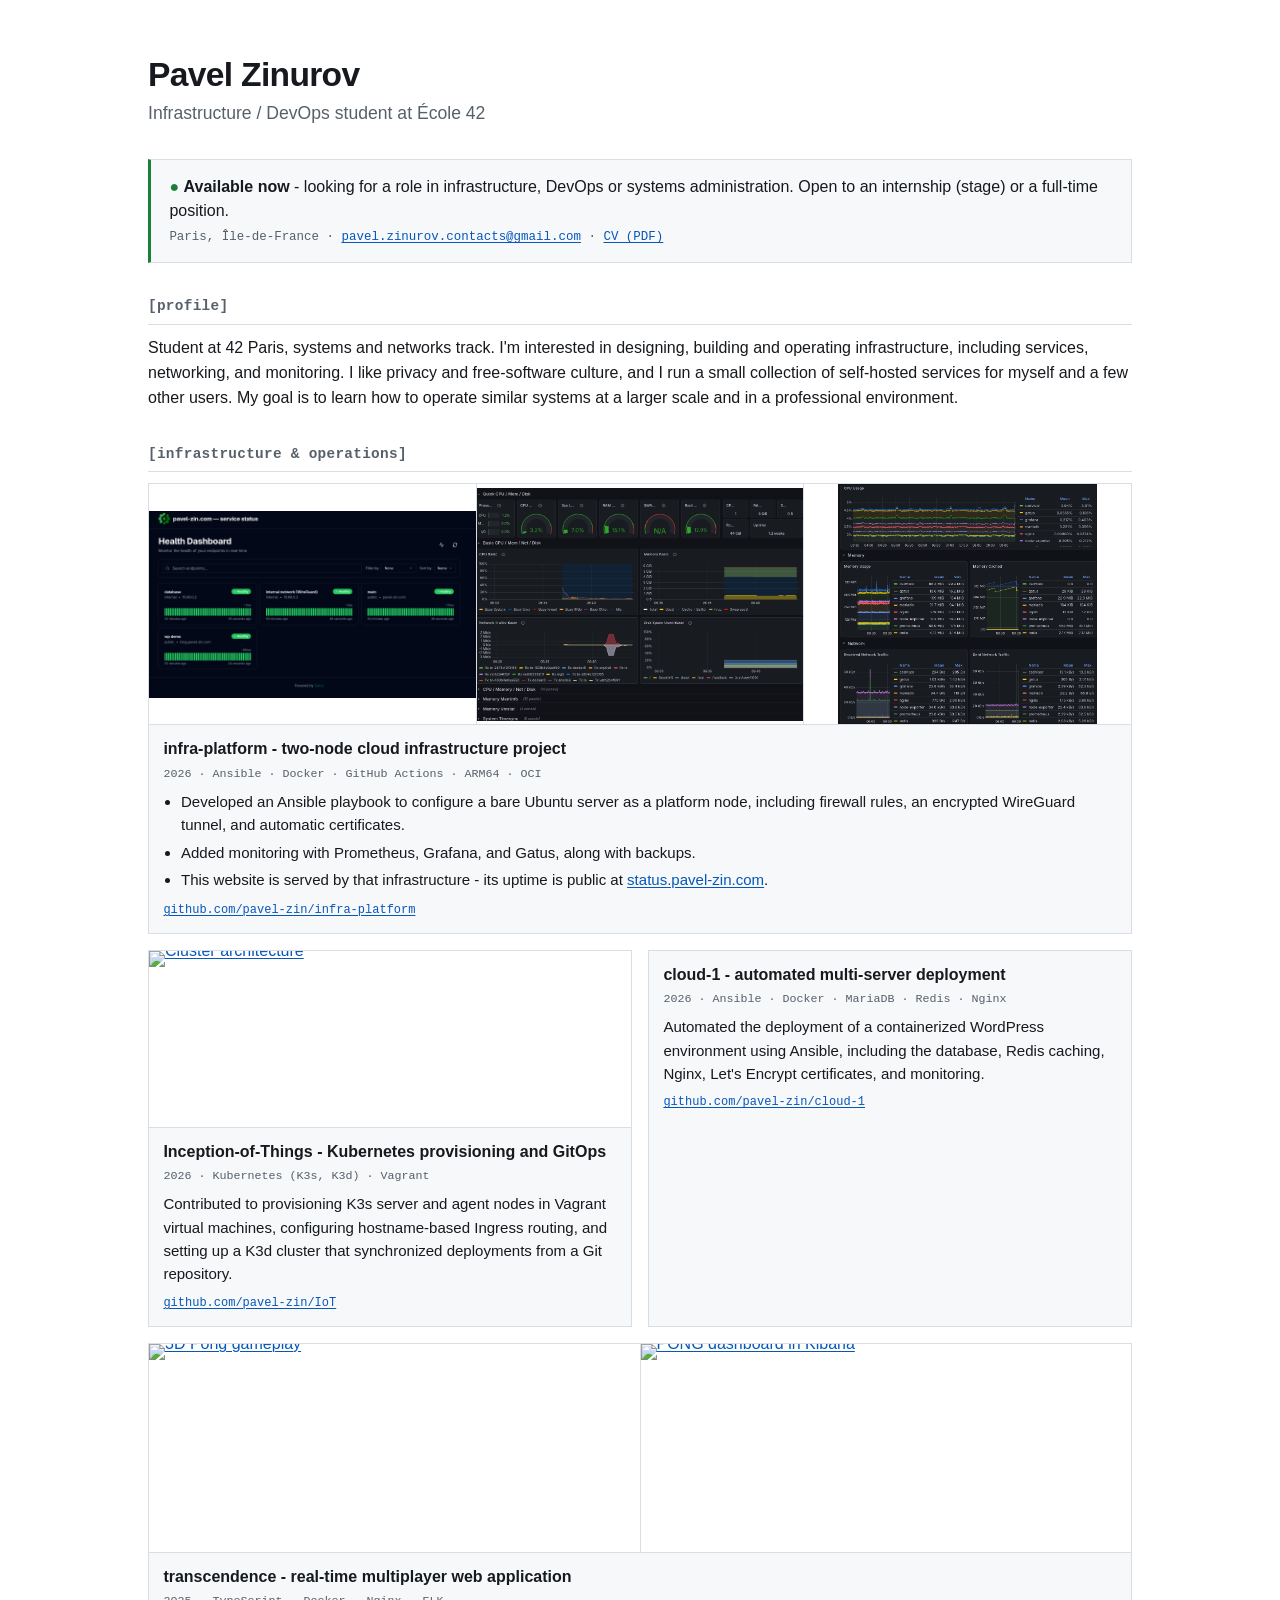
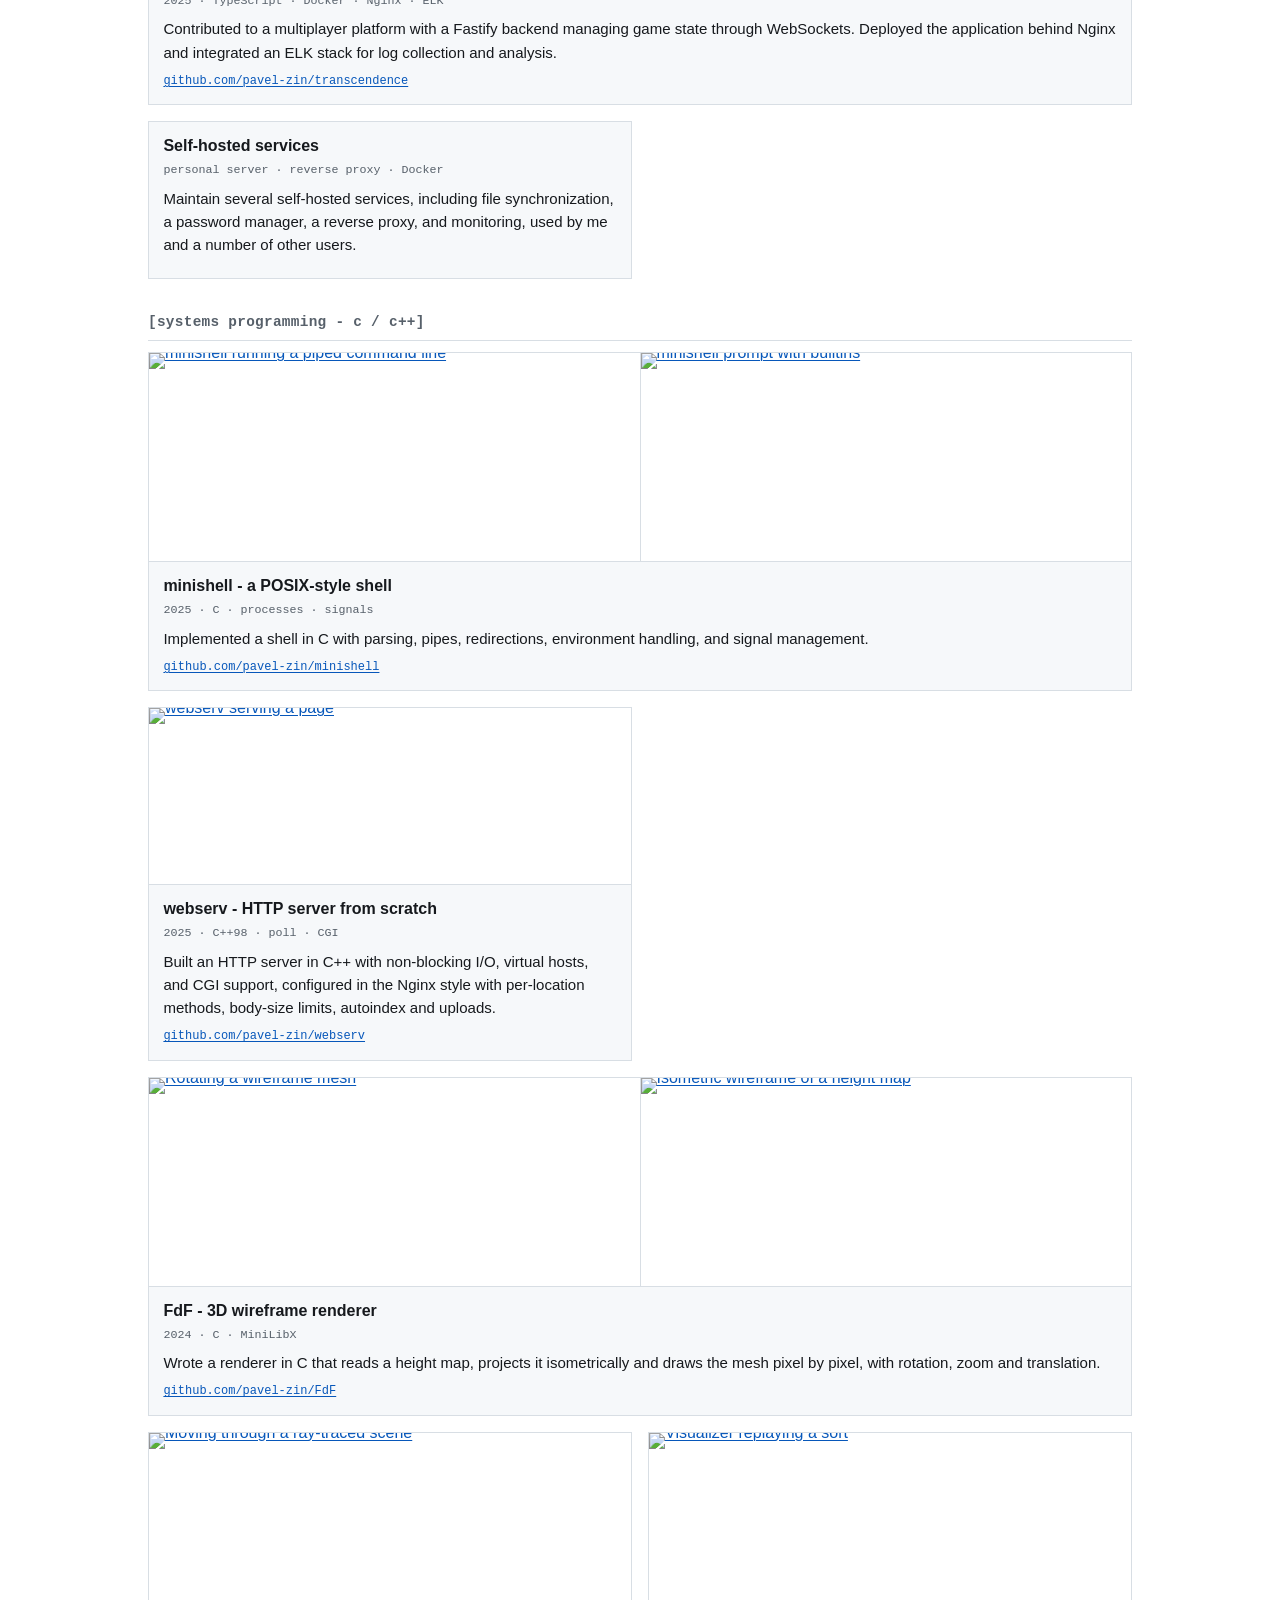
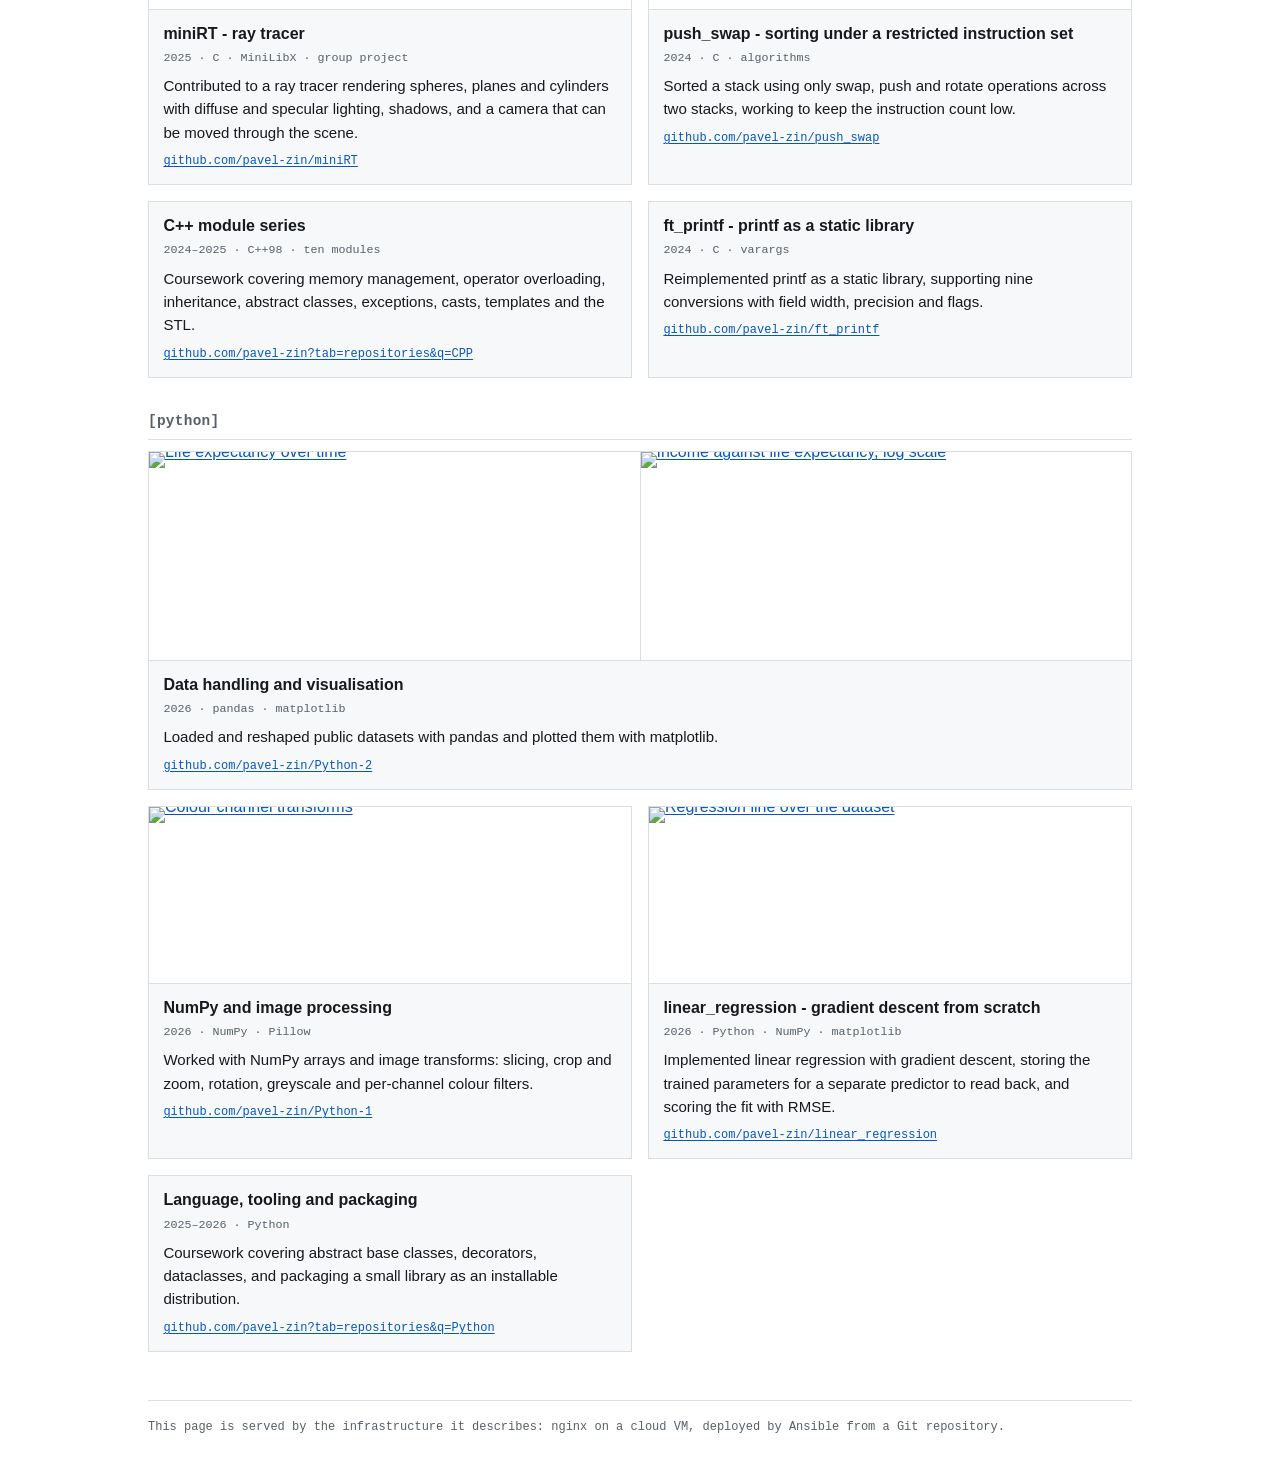
==== commit 35c0c644: "index.html, pdf: style update" ====
--- a/roles/web/files/site/index.html
+++ b/roles/web/files/site/index.html
@@ -301,7 +301,7 @@
 
   <div class="availability">
     <p class="availability-line"><span class="dot" aria-hidden="true">●</span>
-    <strong>Available now</strong> — looking for a role in infrastructure,
+    <strong>Available now</strong> - looking for a role in infrastructure,
     DevOps or systems administration. Open to an internship (stage) or a
     full-time position.</p>
     <p class="availability-meta">Paris, Île-de-France ·
@@ -329,12 +329,12 @@
           <a href="#img-img-deploy-png"><img src="img/deploy.png" alt="Deploy pipeline run" loading="lazy"></a>
         </div>
         <div class="body">
-          <h3>infra-platform — two-node cloud infrastructure project</h3>
+          <h3>infra-platform - two-node cloud infrastructure project</h3>
           <p class="meta">2026 · Ansible · Docker · GitHub Actions · ARM64 · OCI</p>
           <ul>
             <li>Developed an Ansible playbook to configure a bare Ubuntu server as a platform node, including firewall rules, an encrypted WireGuard tunnel, and automatic certificates.</li>
             <li>Added monitoring with Prometheus, Grafana, and Gatus, along with backups.</li>
-            <li>This website is served by that infrastructure — its uptime is public at <a href="https://status.pavel-zin.com">status.pavel-zin.com</a>.</li>
+            <li>This website is served by that infrastructure - its uptime is public at <a href="https://status.pavel-zin.com">status.pavel-zin.com</a>.</li>
           </ul>
           <p class="repo"><a href="https://github.com/pavel-zin/infra-platform" rel="me">github.com/pavel-zin/infra-platform</a></p>
         </div>
@@ -342,7 +342,7 @@
       <article class="card">
         <a class="thumb" href="#img-iot-master-img-architecture-png"><img src="https://raw.githubusercontent.com/pavel-zin/IoT/master/img/architecture.png" alt="Cluster architecture" loading="lazy"></a>
         <div class="body">
-          <h3>Inception-of-Things — Kubernetes provisioning and GitOps</h3>
+          <h3>Inception-of-Things - Kubernetes provisioning and GitOps</h3>
           <p class="meta">2026 · Kubernetes (K3s, K3d) · Vagrant</p>
           <p>Contributed to provisioning K3s server and agent nodes in Vagrant virtual machines, configuring hostname-based Ingress routing, and setting up a K3d cluster that synchronized deployments from a Git repository.</p>
           <p class="repo"><a href="https://github.com/pavel-zin/IoT" rel="me">github.com/pavel-zin/IoT</a></p>
@@ -350,7 +350,7 @@
       </article>
       <article class="card">
         <div class="body">
-          <h3>cloud-1 — automated multi-server deployment</h3>
+          <h3>cloud-1 - automated multi-server deployment</h3>
           <p class="meta">2026 · Ansible · Docker · MariaDB · Redis · Nginx</p>
           <p>Automated the deployment of a containerized WordPress environment using Ansible, including the database, Redis caching, Nginx, Let's Encrypt certificates, and monitoring.</p>
           <p class="repo"><a href="https://github.com/pavel-zin/cloud-1" rel="me">github.com/pavel-zin/cloud-1</a></p>
@@ -362,7 +362,7 @@
           <a href="#img-tr-elk"><img src="https://raw.githubusercontent.com/pavel-zin/transcendence/master/img/ELK.jpg" alt="PONG dashboard in Kibana" loading="lazy"></a>
         </div>
         <div class="body">
-          <h3>transcendence — real-time multiplayer web application</h3>
+          <h3>transcendence - real-time multiplayer web application</h3>
           <p class="meta">2025 · TypeScript · Docker · Nginx · ELK</p>
           <p>Contributed to a multiplayer platform with a Fastify backend managing game state through WebSockets. Deployed the application behind Nginx and integrated an ELK stack for log collection and analysis.</p>
           <p class="repo"><a href="https://github.com/pavel-zin/transcendence" rel="me">github.com/pavel-zin/transcendence</a></p>
@@ -379,7 +379,7 @@
   </section>
 
   <section>
-    <h2>systems programming — c / c++</h2>
+    <h2>systems programming - c / c++</h2>
     <div class="grid">
       <article class="card wide">
         <div class="thumbs">
@@ -387,7 +387,7 @@
           <a href="#img-minishell-master-img-minishell-png"><img src="https://raw.githubusercontent.com/pavel-zin/minishell/master/img/minishell.png" alt="minishell prompt with builtins" loading="lazy"></a>
         </div>
         <div class="body">
-          <h3>minishell — a POSIX-style shell</h3>
+          <h3>minishell - a POSIX-style shell</h3>
           <p class="meta">2025 · C · processes · signals</p>
           <p>Implemented a shell in C with parsing, pipes, redirections, environment handling, and signal management.</p>
           <p class="repo"><a href="https://github.com/pavel-zin/minishell" rel="me">github.com/pavel-zin/minishell</a></p>
@@ -396,7 +396,7 @@
       <article class="card">
         <a class="thumb" href="#img-webserv-master-img-webserv-png"><img src="https://raw.githubusercontent.com/pavel-zin/webserv/master/img/webserv.png" alt="webserv serving a page" loading="lazy"></a>
         <div class="body">
-          <h3>webserv — HTTP server from scratch</h3>
+          <h3>webserv - HTTP server from scratch</h3>
           <p class="meta">2025 · C++98 · poll · CGI</p>
           <p>Built an HTTP server in C++ with non-blocking I/O, virtual hosts, and CGI support, configured in the Nginx style with per-location methods, body-size limits, autoindex and uploads.</p>
           <p class="repo"><a href="https://github.com/pavel-zin/webserv" rel="me">github.com/pavel-zin/webserv</a></p>
@@ -408,7 +408,7 @@
           <a href="#img-fdf-master-img-fdf-png"><img src="https://raw.githubusercontent.com/pavel-zin/FdF/master/img/fdf.png" alt="Isometric wireframe of a height map" loading="lazy"></a>
         </div>
         <div class="body">
-          <h3>FdF — 3D wireframe renderer</h3>
+          <h3>FdF - 3D wireframe renderer</h3>
           <p class="meta">2024 · C · MiniLibX</p>
           <p>Wrote a renderer in C that reads a height map, projects it isometrically and draws the mesh pixel by pixel, with rotation, zoom and translation.</p>
           <p class="repo"><a href="https://github.com/pavel-zin/FdF" rel="me">github.com/pavel-zin/FdF</a></p>
@@ -417,7 +417,7 @@
       <article class="card">
         <a class="thumb" href="#img-minirt-master-img-minirt-navigation-gif"><img src="https://raw.githubusercontent.com/pavel-zin/miniRT/master/img/miniRT-navigation.gif" alt="Moving through a ray-traced scene" loading="lazy"></a>
         <div class="body">
-          <h3>miniRT — ray tracer</h3>
+          <h3>miniRT - ray tracer</h3>
           <p class="meta">2025 · C · MiniLibX · group project</p>
           <p>Contributed to a ray tracer rendering spheres, planes and cylinders with diffuse and specular lighting, shadows, and a camera that can be moved through the scene.</p>
           <p class="repo"><a href="https://github.com/pavel-zin/miniRT" rel="me">github.com/pavel-zin/miniRT</a></p>
@@ -426,7 +426,7 @@
       <article class="card">
         <a class="thumb" href="#img-push-swap-master-img-push-swap-gif"><img src="https://raw.githubusercontent.com/pavel-zin/push_swap/master/img/push_swap.gif" alt="Visualizer replaying a sort" loading="lazy"></a>
         <div class="body">
-          <h3>push_swap — sorting under a restricted instruction set</h3>
+          <h3>push_swap - sorting under a restricted instruction set</h3>
           <p class="meta">2024 · C · algorithms</p>
           <p>Sorted a stack using only swap, push and rotate operations across two stacks, working to keep the instruction count low.</p>
           <p class="repo"><a href="https://github.com/pavel-zin/push_swap" rel="me">github.com/pavel-zin/push_swap</a></p>
@@ -442,7 +442,7 @@
       </article>
       <article class="card">
         <div class="body">
-          <h3>ft_printf — printf as a static library</h3>
+          <h3>ft_printf - printf as a static library</h3>
           <p class="meta">2024 · C · varargs</p>
           <p>Reimplemented printf as a static library, supporting nine conversions with field width, precision and flags.</p>
           <p class="repo"><a href="https://github.com/pavel-zin/ft_printf" rel="me">github.com/pavel-zin/ft_printf</a></p>
@@ -478,7 +478,7 @@
       <article class="card">
         <a class="thumb" href="#img-linear-regression-master-img-figure-1-png"><img src="https://raw.githubusercontent.com/pavel-zin/linear_regression/master/img/Figure_1.png" alt="Regression line over the dataset" loading="lazy"></a>
         <div class="body">
-          <h3>linear_regression — gradient descent from scratch</h3>
+          <h3>linear_regression - gradient descent from scratch</h3>
           <p class="meta">2026 · Python · NumPy · matplotlib</p>
           <p>Implemented linear regression with gradient descent, storing the trained parameters for a separate predictor to read back, and scoring the fit with RMSE.</p>
           <p class="repo"><a href="https://github.com/pavel-zin/linear_regression" rel="me">github.com/pavel-zin/linear_regression</a></p>
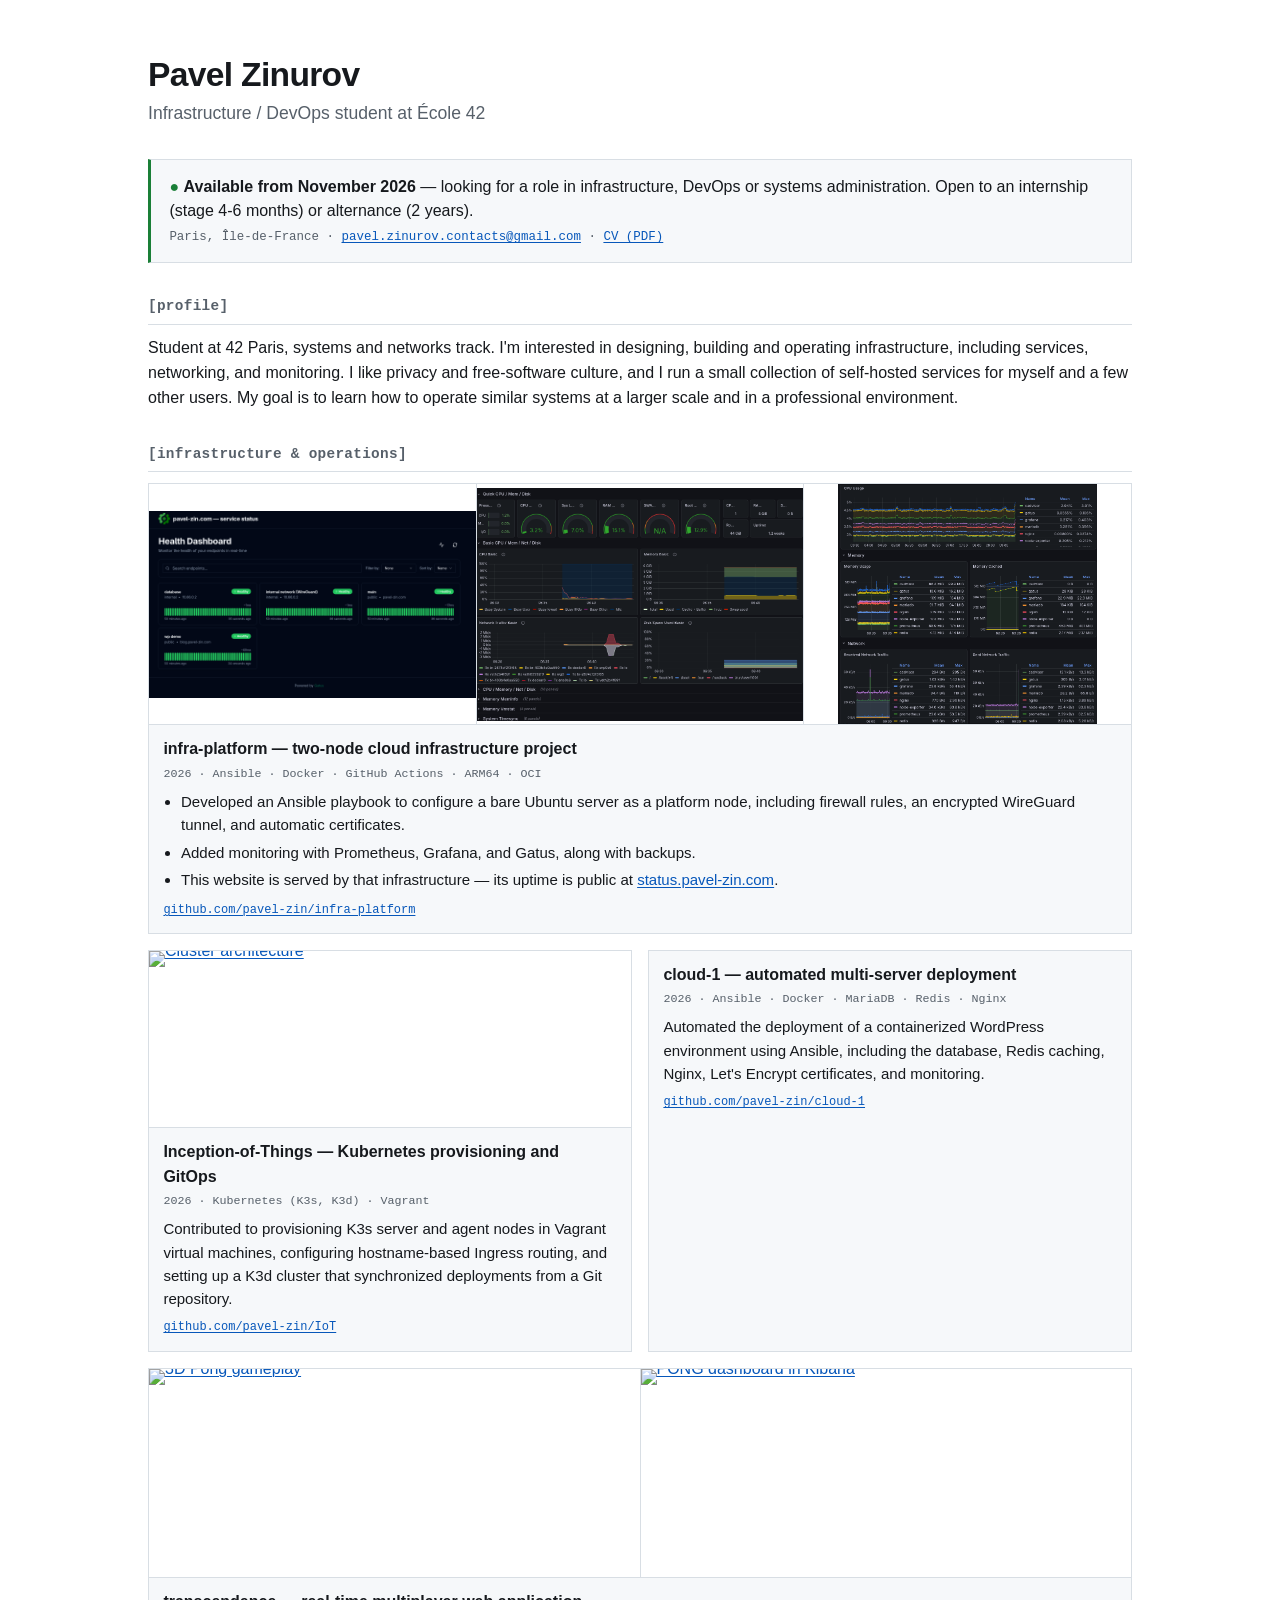
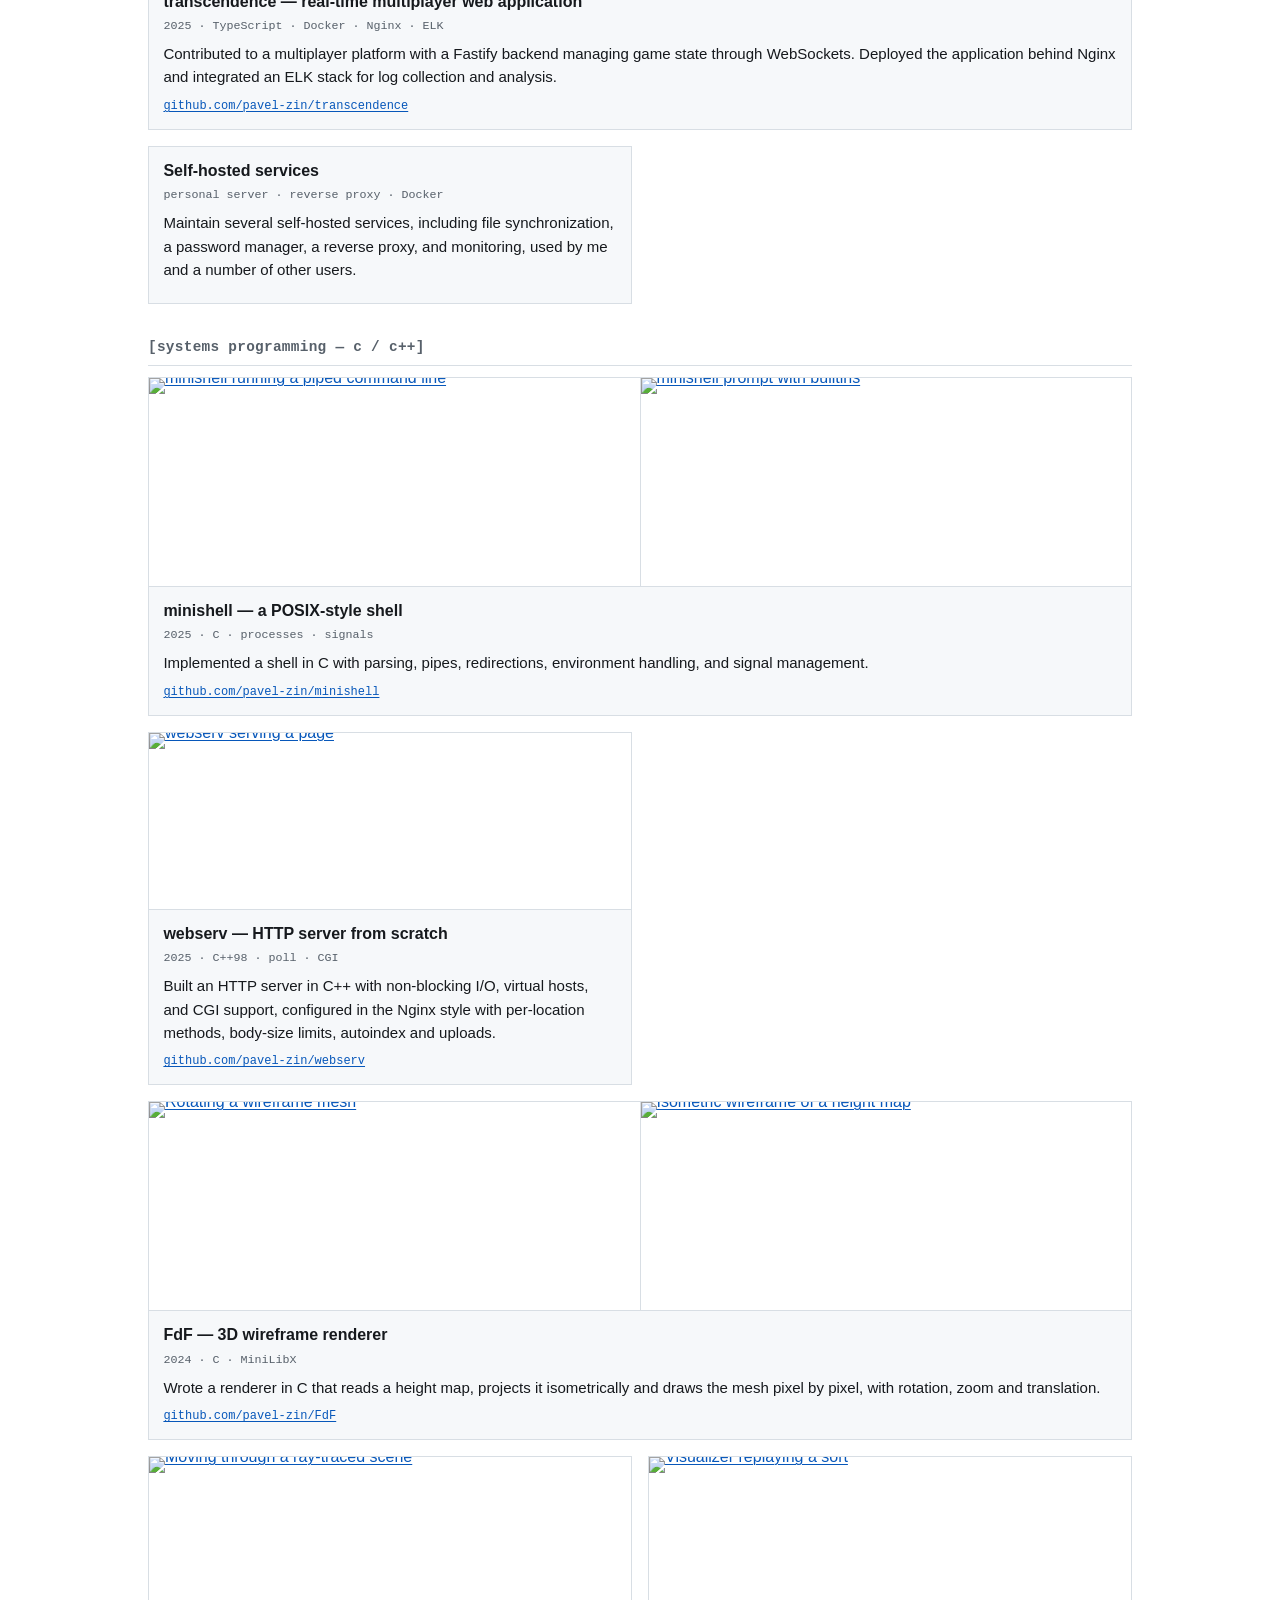
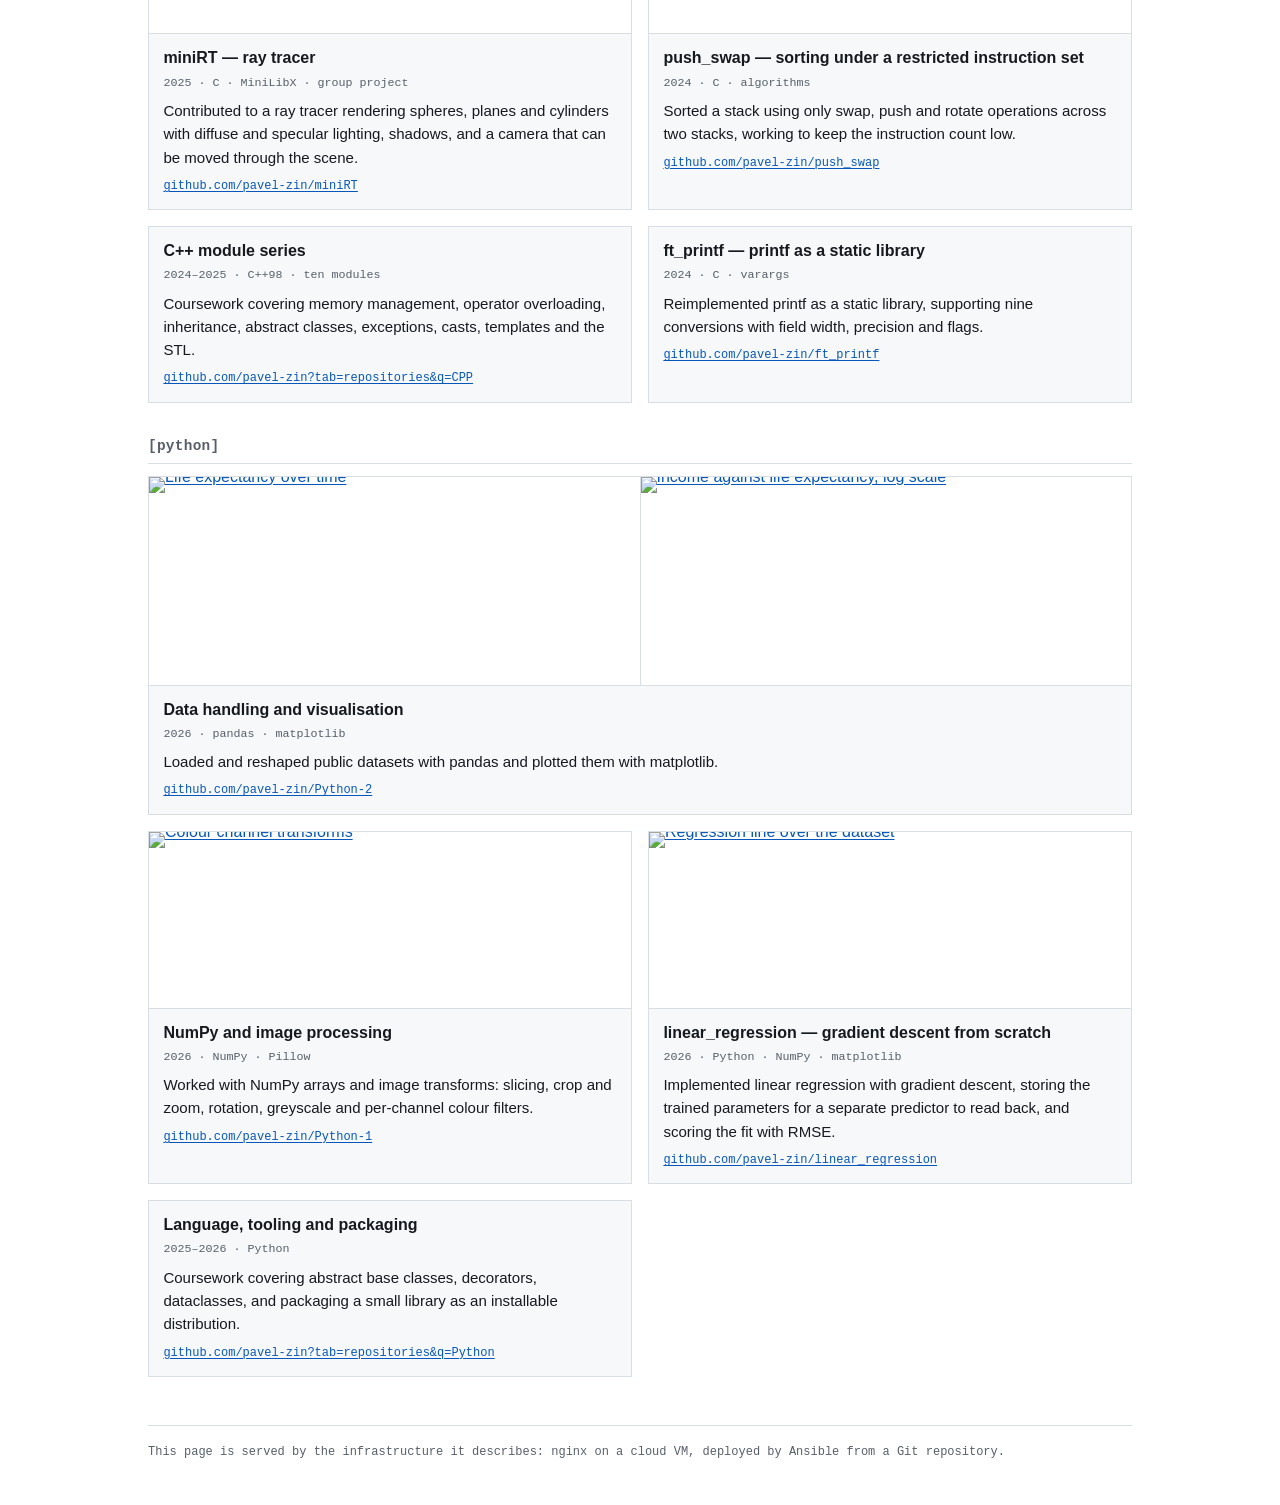
==== commit c809129a: "web: type of contract updated" ====
--- a/roles/web/files/site/index.html
+++ b/roles/web/files/site/index.html
@@ -4,7 +4,7 @@
 <meta charset="utf-8">
 <meta name="viewport" content="width=device-width, initial-scale=1">
 <title>Pavel ZINUROV - Infrastructure / DevOps - Paris</title>
-<meta name="description" content="Infrastructure / DevOps student at 42 Paris. Available for internship or full-time roles in infrastructure, DevOps and systems administration.">
+<meta name="description" content="Infrastructure / DevOps student at 42 Paris.">
 <link rel="icon" href="data:image/svg+xml,<svg xmlns='http://www.w3.org/2000/svg' viewBox='0 0 16 16'><circle cx='8' cy='8' r='5' fill='%231a7f37'/></svg>">
 <style>
   :root {
@@ -301,9 +301,9 @@
 
   <div class="availability">
     <p class="availability-line"><span class="dot" aria-hidden="true">●</span>
-    <strong>Available now</strong> - looking for a role in infrastructure,
-    DevOps or systems administration. Open to an internship (stage) or a
-    full-time position.</p>
+    <strong>Available from November 2026</strong> — looking for a role in
+    infrastructure, DevOps or systems administration. Open to an internship
+    (stage 4-6 months) or alternance (2 years).</p>
     <p class="availability-meta">Paris, Île-de-France ·
     <a href="mailto:pavel.zinurov.contacts@gmail.com">pavel.zinurov.contacts@gmail.com</a> ·
     <a href="/CV_web.pdf">CV (PDF)</a></p>
@@ -329,12 +329,12 @@
           <a href="#img-img-deploy-png"><img src="img/deploy.png" alt="Deploy pipeline run" loading="lazy"></a>
         </div>
         <div class="body">
-          <h3>infra-platform - two-node cloud infrastructure project</h3>
+          <h3>infra-platform — two-node cloud infrastructure project</h3>
           <p class="meta">2026 · Ansible · Docker · GitHub Actions · ARM64 · OCI</p>
           <ul>
             <li>Developed an Ansible playbook to configure a bare Ubuntu server as a platform node, including firewall rules, an encrypted WireGuard tunnel, and automatic certificates.</li>
             <li>Added monitoring with Prometheus, Grafana, and Gatus, along with backups.</li>
-            <li>This website is served by that infrastructure - its uptime is public at <a href="https://status.pavel-zin.com">status.pavel-zin.com</a>.</li>
+            <li>This website is served by that infrastructure — its uptime is public at <a href="https://status.pavel-zin.com">status.pavel-zin.com</a>.</li>
           </ul>
           <p class="repo"><a href="https://github.com/pavel-zin/infra-platform" rel="me">github.com/pavel-zin/infra-platform</a></p>
         </div>
@@ -342,7 +342,7 @@
       <article class="card">
         <a class="thumb" href="#img-iot-master-img-architecture-png"><img src="https://raw.githubusercontent.com/pavel-zin/IoT/master/img/architecture.png" alt="Cluster architecture" loading="lazy"></a>
         <div class="body">
-          <h3>Inception-of-Things - Kubernetes provisioning and GitOps</h3>
+          <h3>Inception-of-Things — Kubernetes provisioning and GitOps</h3>
           <p class="meta">2026 · Kubernetes (K3s, K3d) · Vagrant</p>
           <p>Contributed to provisioning K3s server and agent nodes in Vagrant virtual machines, configuring hostname-based Ingress routing, and setting up a K3d cluster that synchronized deployments from a Git repository.</p>
           <p class="repo"><a href="https://github.com/pavel-zin/IoT" rel="me">github.com/pavel-zin/IoT</a></p>
@@ -350,7 +350,7 @@
       </article>
       <article class="card">
         <div class="body">
-          <h3>cloud-1 - automated multi-server deployment</h3>
+          <h3>cloud-1 — automated multi-server deployment</h3>
           <p class="meta">2026 · Ansible · Docker · MariaDB · Redis · Nginx</p>
           <p>Automated the deployment of a containerized WordPress environment using Ansible, including the database, Redis caching, Nginx, Let's Encrypt certificates, and monitoring.</p>
           <p class="repo"><a href="https://github.com/pavel-zin/cloud-1" rel="me">github.com/pavel-zin/cloud-1</a></p>
@@ -362,7 +362,7 @@
           <a href="#img-tr-elk"><img src="https://raw.githubusercontent.com/pavel-zin/transcendence/master/img/ELK.jpg" alt="PONG dashboard in Kibana" loading="lazy"></a>
         </div>
         <div class="body">
-          <h3>transcendence - real-time multiplayer web application</h3>
+          <h3>transcendence — real-time multiplayer web application</h3>
           <p class="meta">2025 · TypeScript · Docker · Nginx · ELK</p>
           <p>Contributed to a multiplayer platform with a Fastify backend managing game state through WebSockets. Deployed the application behind Nginx and integrated an ELK stack for log collection and analysis.</p>
           <p class="repo"><a href="https://github.com/pavel-zin/transcendence" rel="me">github.com/pavel-zin/transcendence</a></p>
@@ -379,7 +379,7 @@
   </section>
 
   <section>
-    <h2>systems programming - c / c++</h2>
+    <h2>systems programming — c / c++</h2>
     <div class="grid">
       <article class="card wide">
         <div class="thumbs">
@@ -387,7 +387,7 @@
           <a href="#img-minishell-master-img-minishell-png"><img src="https://raw.githubusercontent.com/pavel-zin/minishell/master/img/minishell.png" alt="minishell prompt with builtins" loading="lazy"></a>
         </div>
         <div class="body">
-          <h3>minishell - a POSIX-style shell</h3>
+          <h3>minishell — a POSIX-style shell</h3>
           <p class="meta">2025 · C · processes · signals</p>
           <p>Implemented a shell in C with parsing, pipes, redirections, environment handling, and signal management.</p>
           <p class="repo"><a href="https://github.com/pavel-zin/minishell" rel="me">github.com/pavel-zin/minishell</a></p>
@@ -396,7 +396,7 @@
       <article class="card">
         <a class="thumb" href="#img-webserv-master-img-webserv-png"><img src="https://raw.githubusercontent.com/pavel-zin/webserv/master/img/webserv.png" alt="webserv serving a page" loading="lazy"></a>
         <div class="body">
-          <h3>webserv - HTTP server from scratch</h3>
+          <h3>webserv — HTTP server from scratch</h3>
           <p class="meta">2025 · C++98 · poll · CGI</p>
           <p>Built an HTTP server in C++ with non-blocking I/O, virtual hosts, and CGI support, configured in the Nginx style with per-location methods, body-size limits, autoindex and uploads.</p>
           <p class="repo"><a href="https://github.com/pavel-zin/webserv" rel="me">github.com/pavel-zin/webserv</a></p>
@@ -408,7 +408,7 @@
           <a href="#img-fdf-master-img-fdf-png"><img src="https://raw.githubusercontent.com/pavel-zin/FdF/master/img/fdf.png" alt="Isometric wireframe of a height map" loading="lazy"></a>
         </div>
         <div class="body">
-          <h3>FdF - 3D wireframe renderer</h3>
+          <h3>FdF — 3D wireframe renderer</h3>
           <p class="meta">2024 · C · MiniLibX</p>
           <p>Wrote a renderer in C that reads a height map, projects it isometrically and draws the mesh pixel by pixel, with rotation, zoom and translation.</p>
           <p class="repo"><a href="https://github.com/pavel-zin/FdF" rel="me">github.com/pavel-zin/FdF</a></p>
@@ -417,7 +417,7 @@
       <article class="card">
         <a class="thumb" href="#img-minirt-master-img-minirt-navigation-gif"><img src="https://raw.githubusercontent.com/pavel-zin/miniRT/master/img/miniRT-navigation.gif" alt="Moving through a ray-traced scene" loading="lazy"></a>
         <div class="body">
-          <h3>miniRT - ray tracer</h3>
+          <h3>miniRT — ray tracer</h3>
           <p class="meta">2025 · C · MiniLibX · group project</p>
           <p>Contributed to a ray tracer rendering spheres, planes and cylinders with diffuse and specular lighting, shadows, and a camera that can be moved through the scene.</p>
           <p class="repo"><a href="https://github.com/pavel-zin/miniRT" rel="me">github.com/pavel-zin/miniRT</a></p>
@@ -426,7 +426,7 @@
       <article class="card">
         <a class="thumb" href="#img-push-swap-master-img-push-swap-gif"><img src="https://raw.githubusercontent.com/pavel-zin/push_swap/master/img/push_swap.gif" alt="Visualizer replaying a sort" loading="lazy"></a>
         <div class="body">
-          <h3>push_swap - sorting under a restricted instruction set</h3>
+          <h3>push_swap — sorting under a restricted instruction set</h3>
           <p class="meta">2024 · C · algorithms</p>
           <p>Sorted a stack using only swap, push and rotate operations across two stacks, working to keep the instruction count low.</p>
           <p class="repo"><a href="https://github.com/pavel-zin/push_swap" rel="me">github.com/pavel-zin/push_swap</a></p>
@@ -442,7 +442,7 @@
       </article>
       <article class="card">
         <div class="body">
-          <h3>ft_printf - printf as a static library</h3>
+          <h3>ft_printf — printf as a static library</h3>
           <p class="meta">2024 · C · varargs</p>
           <p>Reimplemented printf as a static library, supporting nine conversions with field width, precision and flags.</p>
           <p class="repo"><a href="https://github.com/pavel-zin/ft_printf" rel="me">github.com/pavel-zin/ft_printf</a></p>
@@ -478,7 +478,7 @@
       <article class="card">
         <a class="thumb" href="#img-linear-regression-master-img-figure-1-png"><img src="https://raw.githubusercontent.com/pavel-zin/linear_regression/master/img/Figure_1.png" alt="Regression line over the dataset" loading="lazy"></a>
         <div class="body">
-          <h3>linear_regression - gradient descent from scratch</h3>
+          <h3>linear_regression — gradient descent from scratch</h3>
           <p class="meta">2026 · Python · NumPy · matplotlib</p>
           <p>Implemented linear regression with gradient descent, storing the trained parameters for a separate predictor to read back, and scoring the fit with RMSE.</p>
           <p class="repo"><a href="https://github.com/pavel-zin/linear_regression" rel="me">github.com/pavel-zin/linear_regression</a></p>
@@ -503,7 +503,7 @@
 
 </div>
 
-<!-- Full-size views. Pure CSS: each overlay shows only while it is the :target. -->
+<!-- Full-size views -->
 <div class="lightbox" id="img-img-status-png"><a class="backdrop" href="#"></a><a class="close" href="#" aria-label="Close image">&times;</a><img src="img/status.png" alt="Full size"></div>
 <div class="lightbox" id="img-img-grafana-png"><a class="backdrop" href="#"></a><a class="close" href="#" aria-label="Close image">&times;</a><img src="img/grafana.png" alt="Full size"></div>
 <div class="lightbox" id="img-img-deploy-png"><a class="backdrop" href="#"></a><a class="close" href="#" aria-label="Close image">&times;</a><img src="img/deploy.png" alt="Full size"></div>
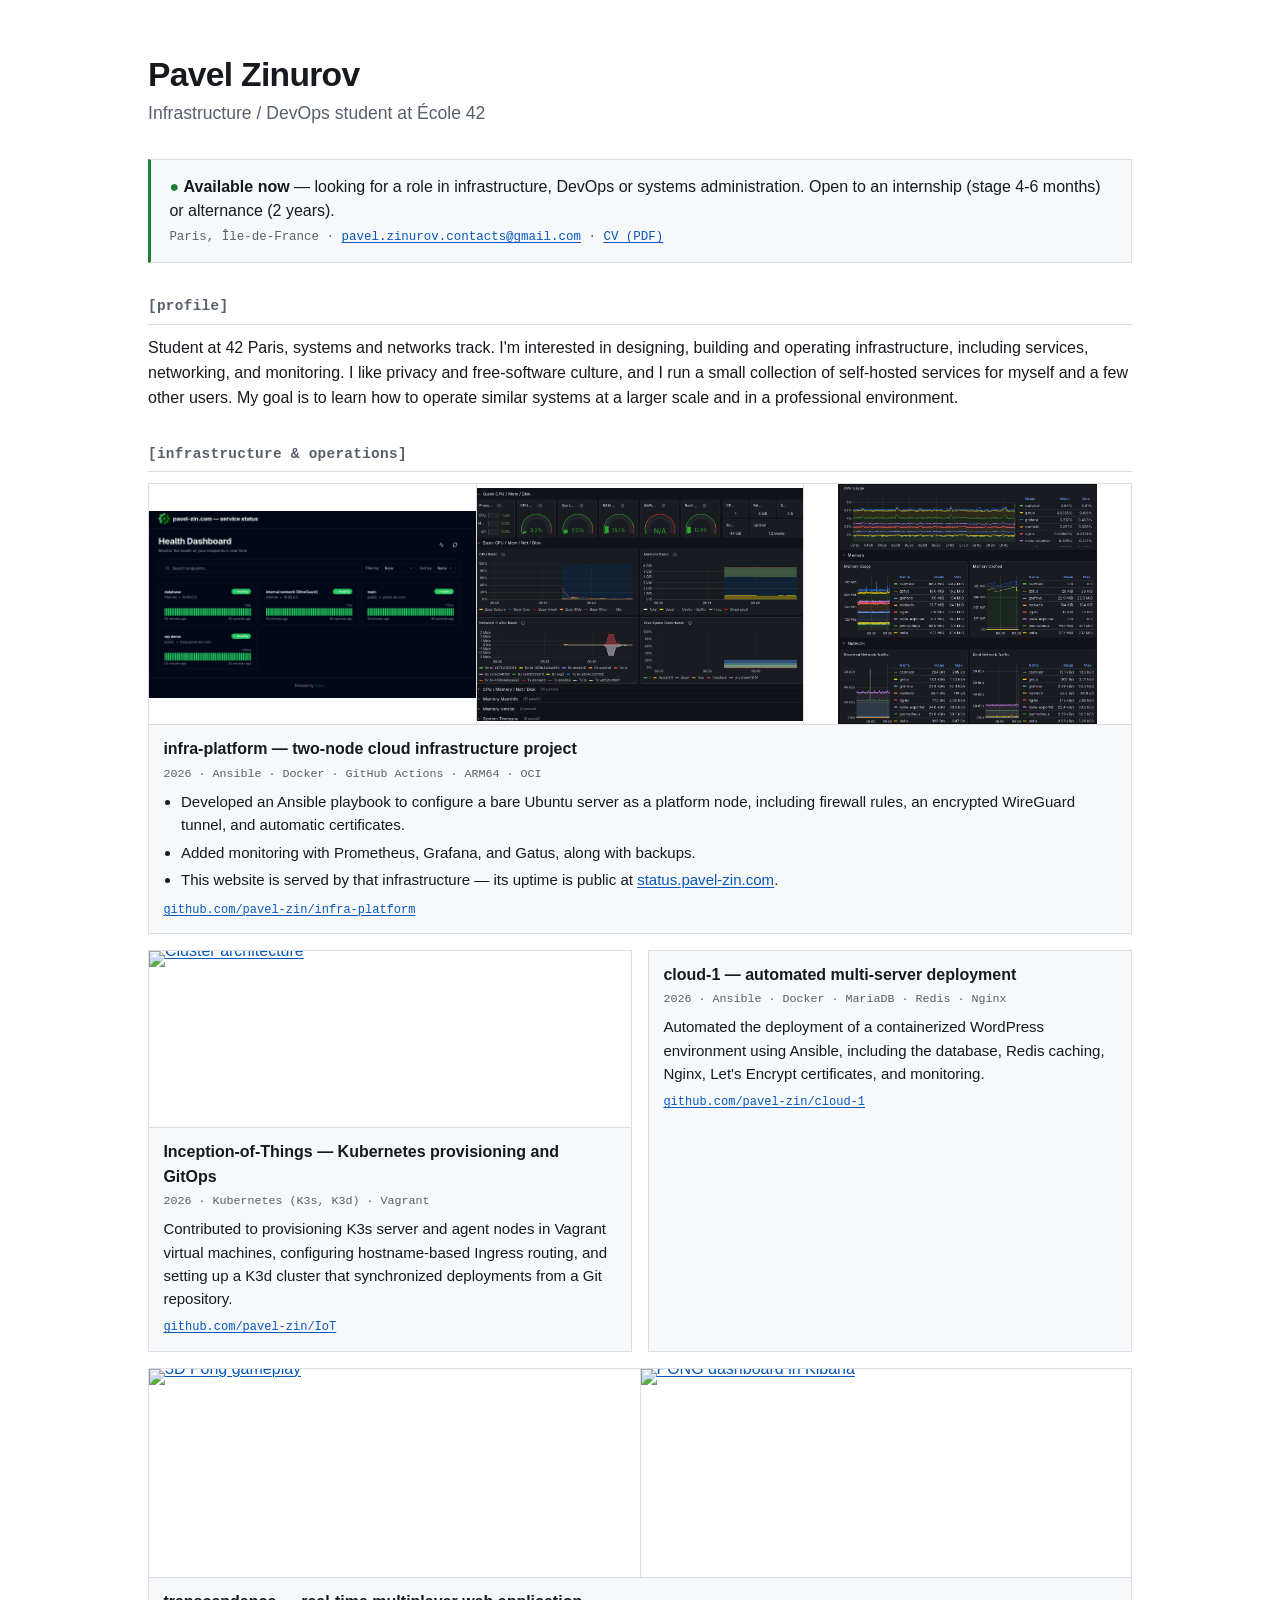
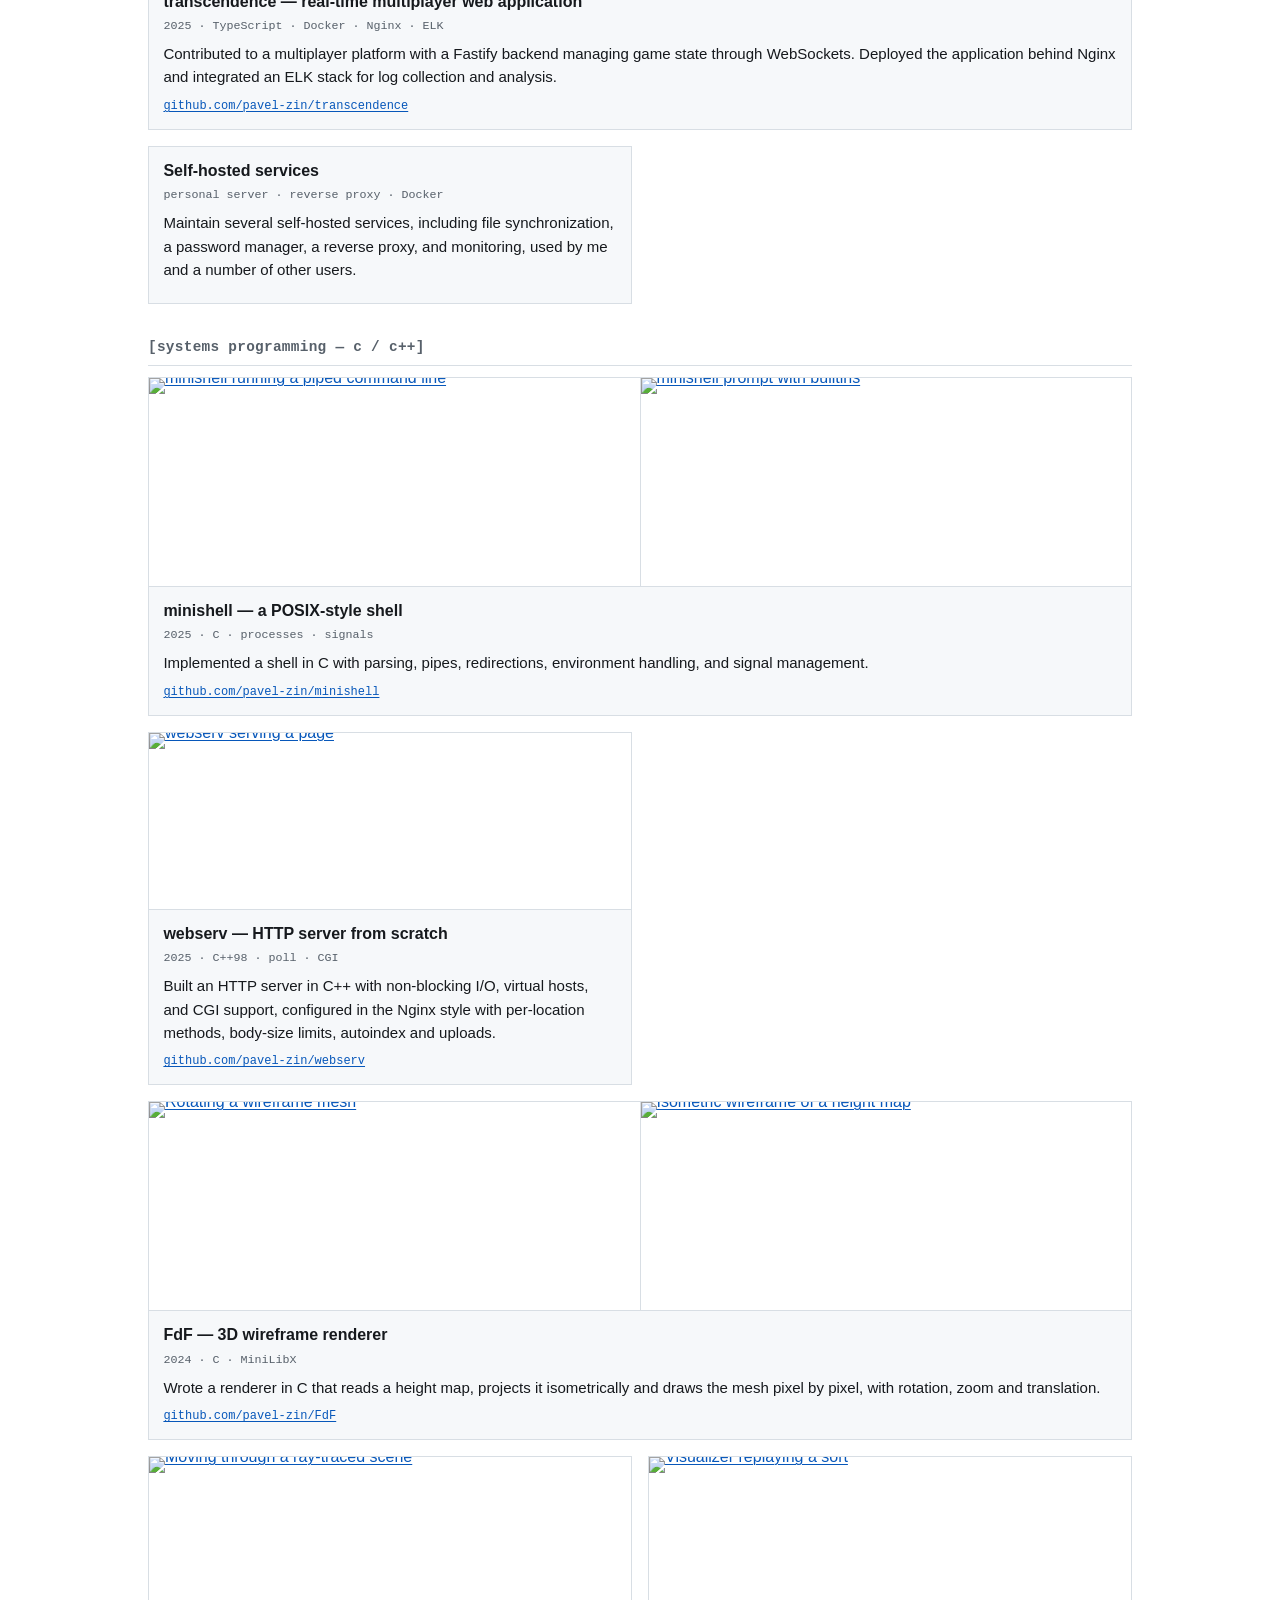
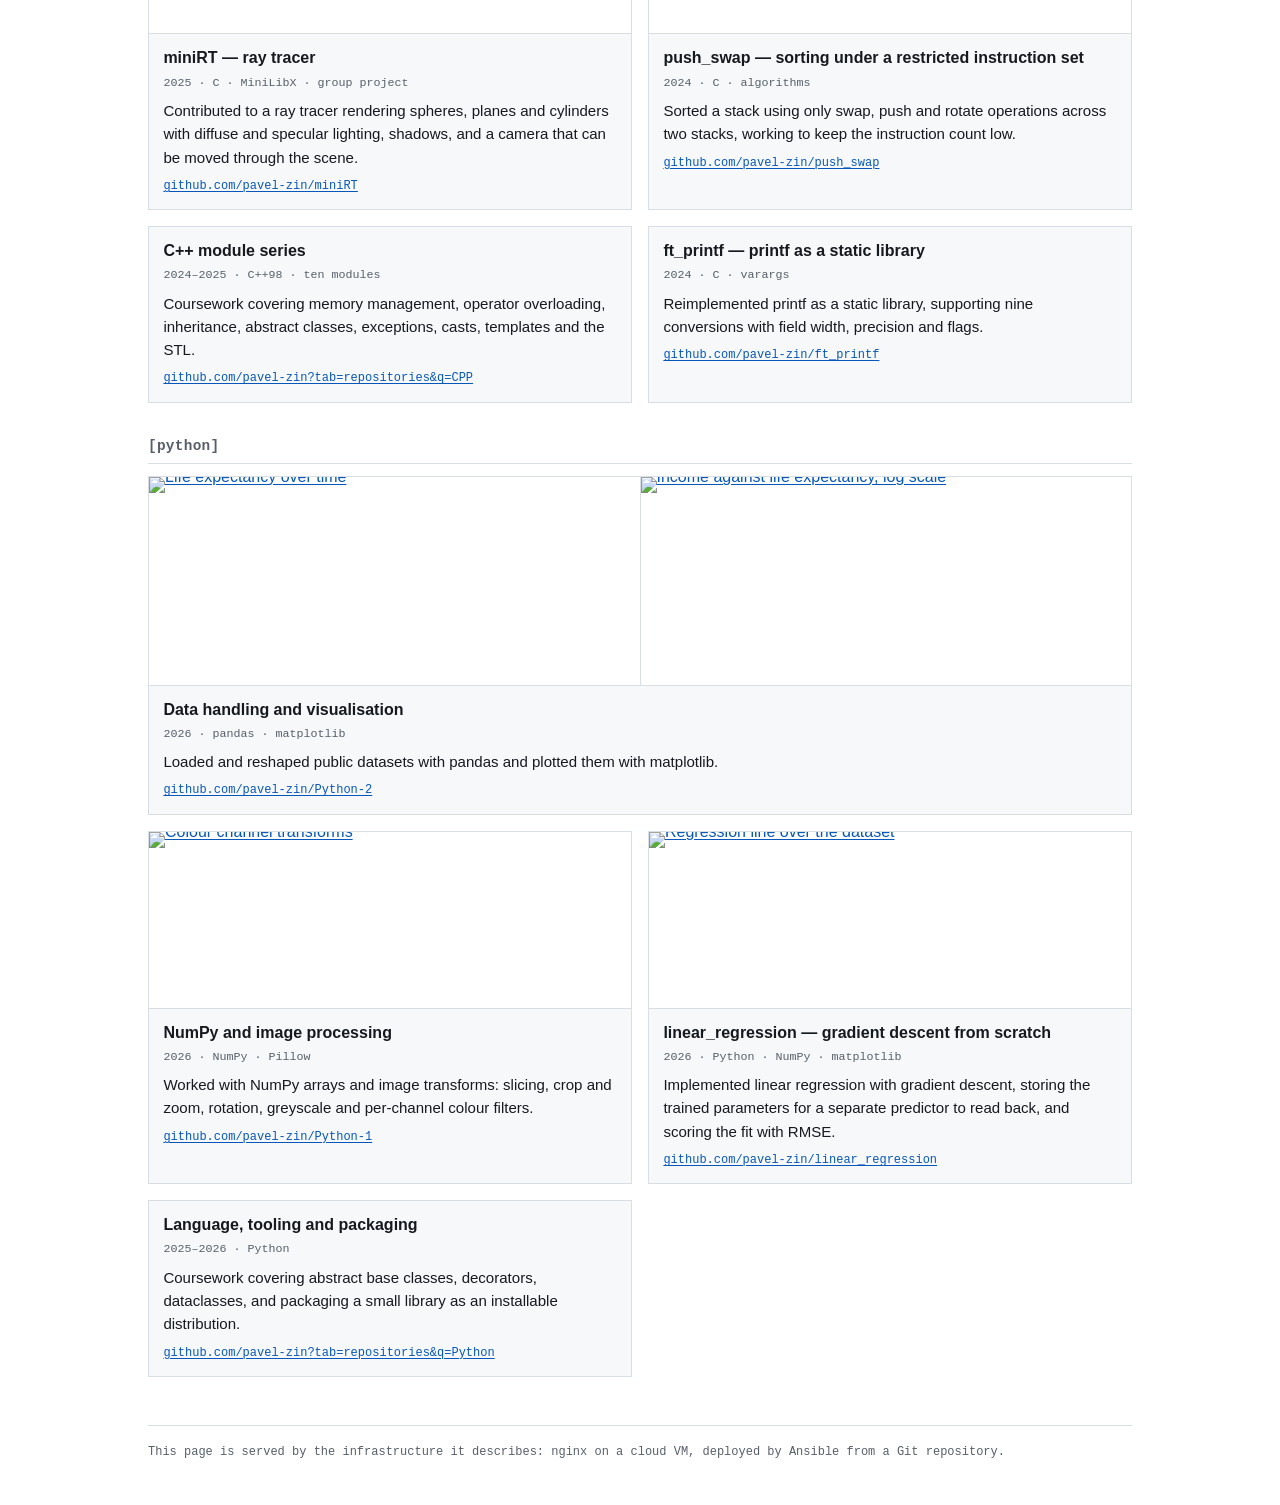
==== commit 7b59d3b3: "web: date has been updated" ====
--- a/roles/web/files/site/index.html
+++ b/roles/web/files/site/index.html
@@ -301,7 +301,7 @@
 
   <div class="availability">
     <p class="availability-line"><span class="dot" aria-hidden="true">●</span>
-    <strong>Available from November 2026</strong> — looking for a role in
+    <strong>Available now</strong> — looking for a role in
     infrastructure, DevOps or systems administration. Open to an internship
     (stage 4-6 months) or alternance (2 years).</p>
     <p class="availability-meta">Paris, Île-de-France ·
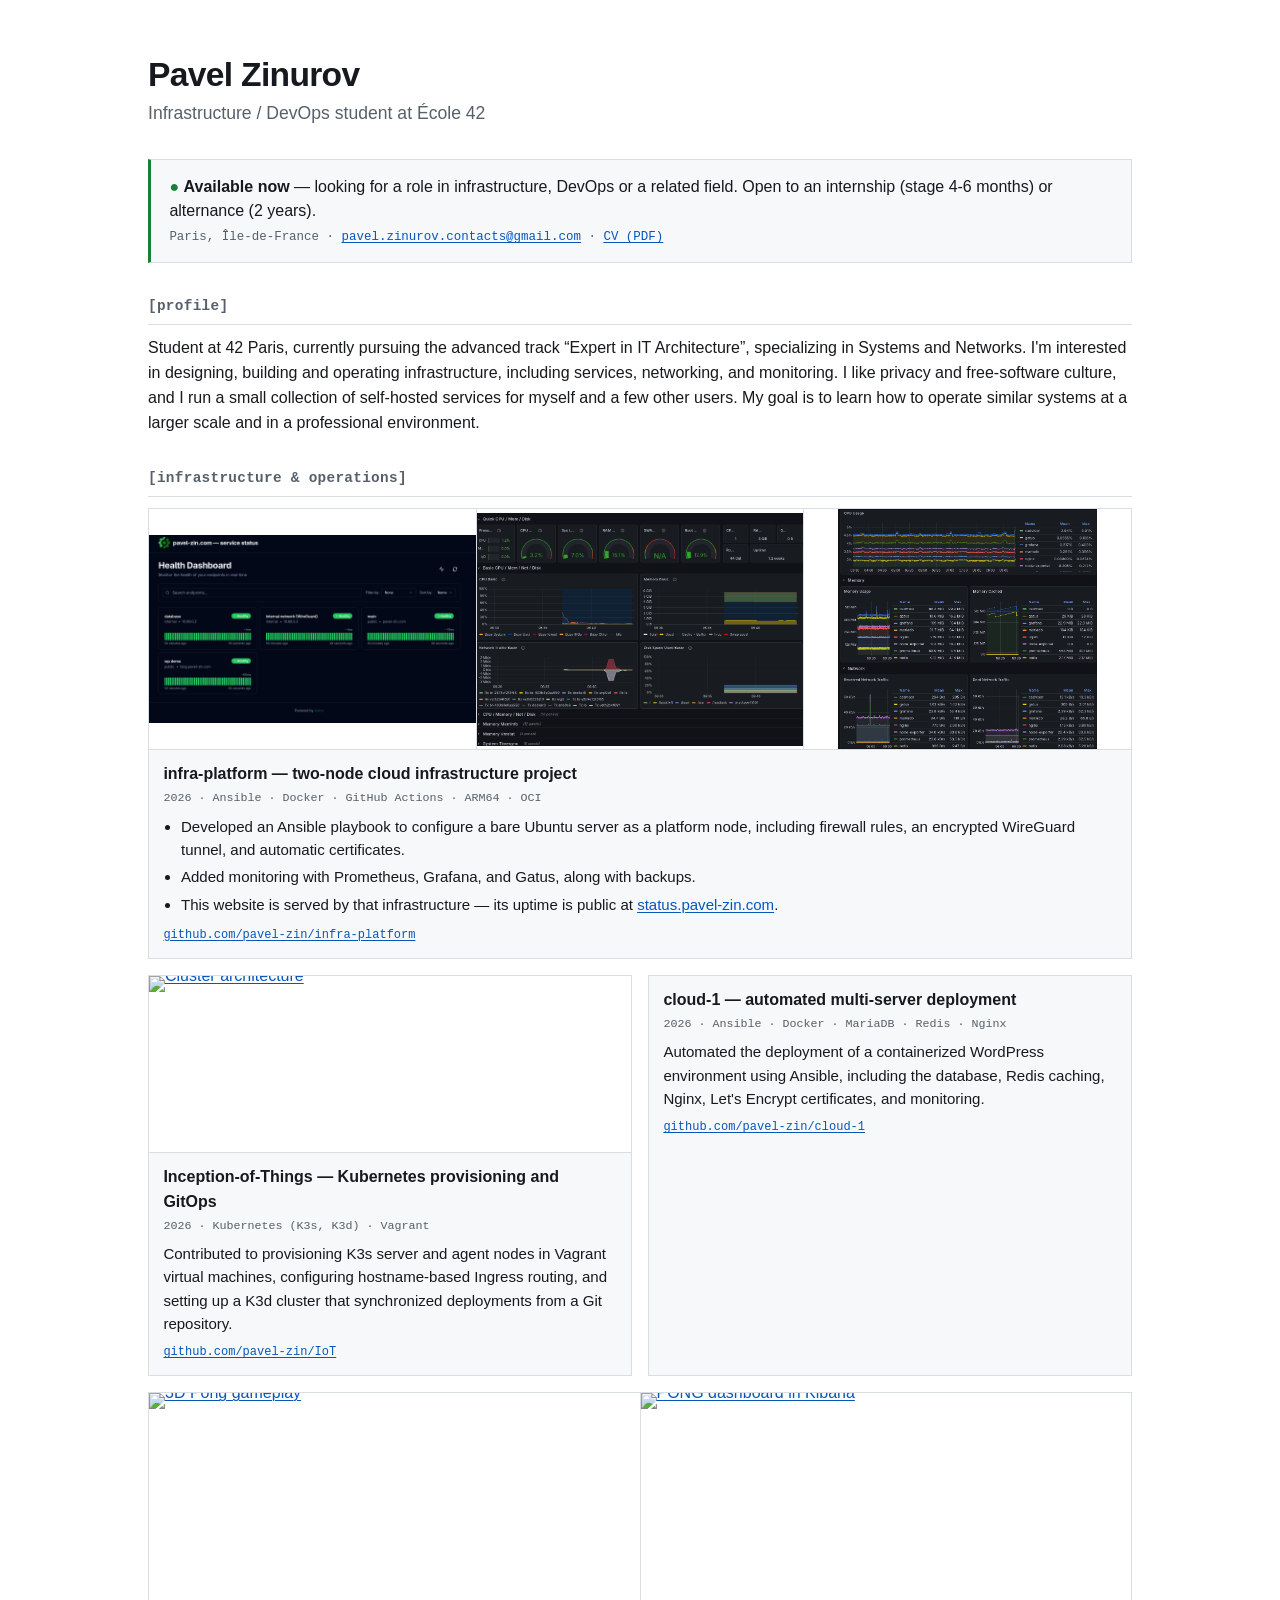
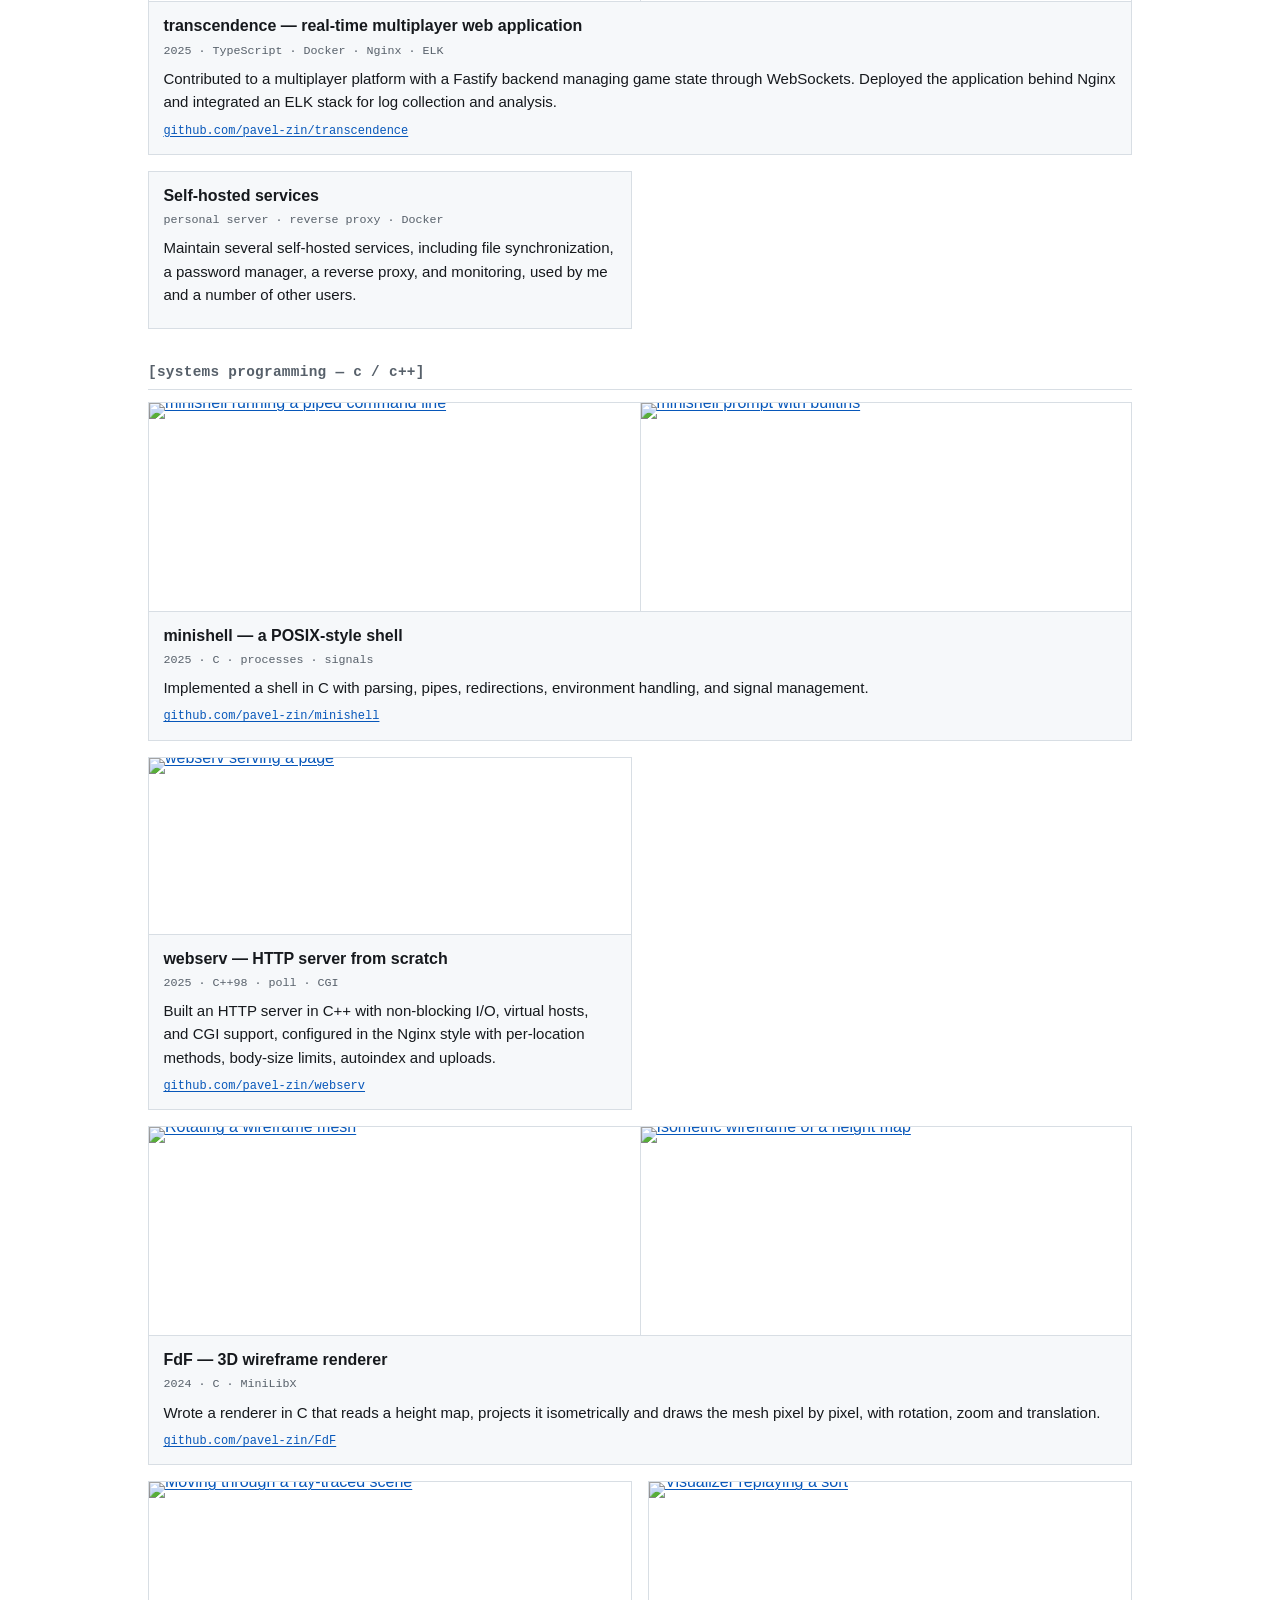
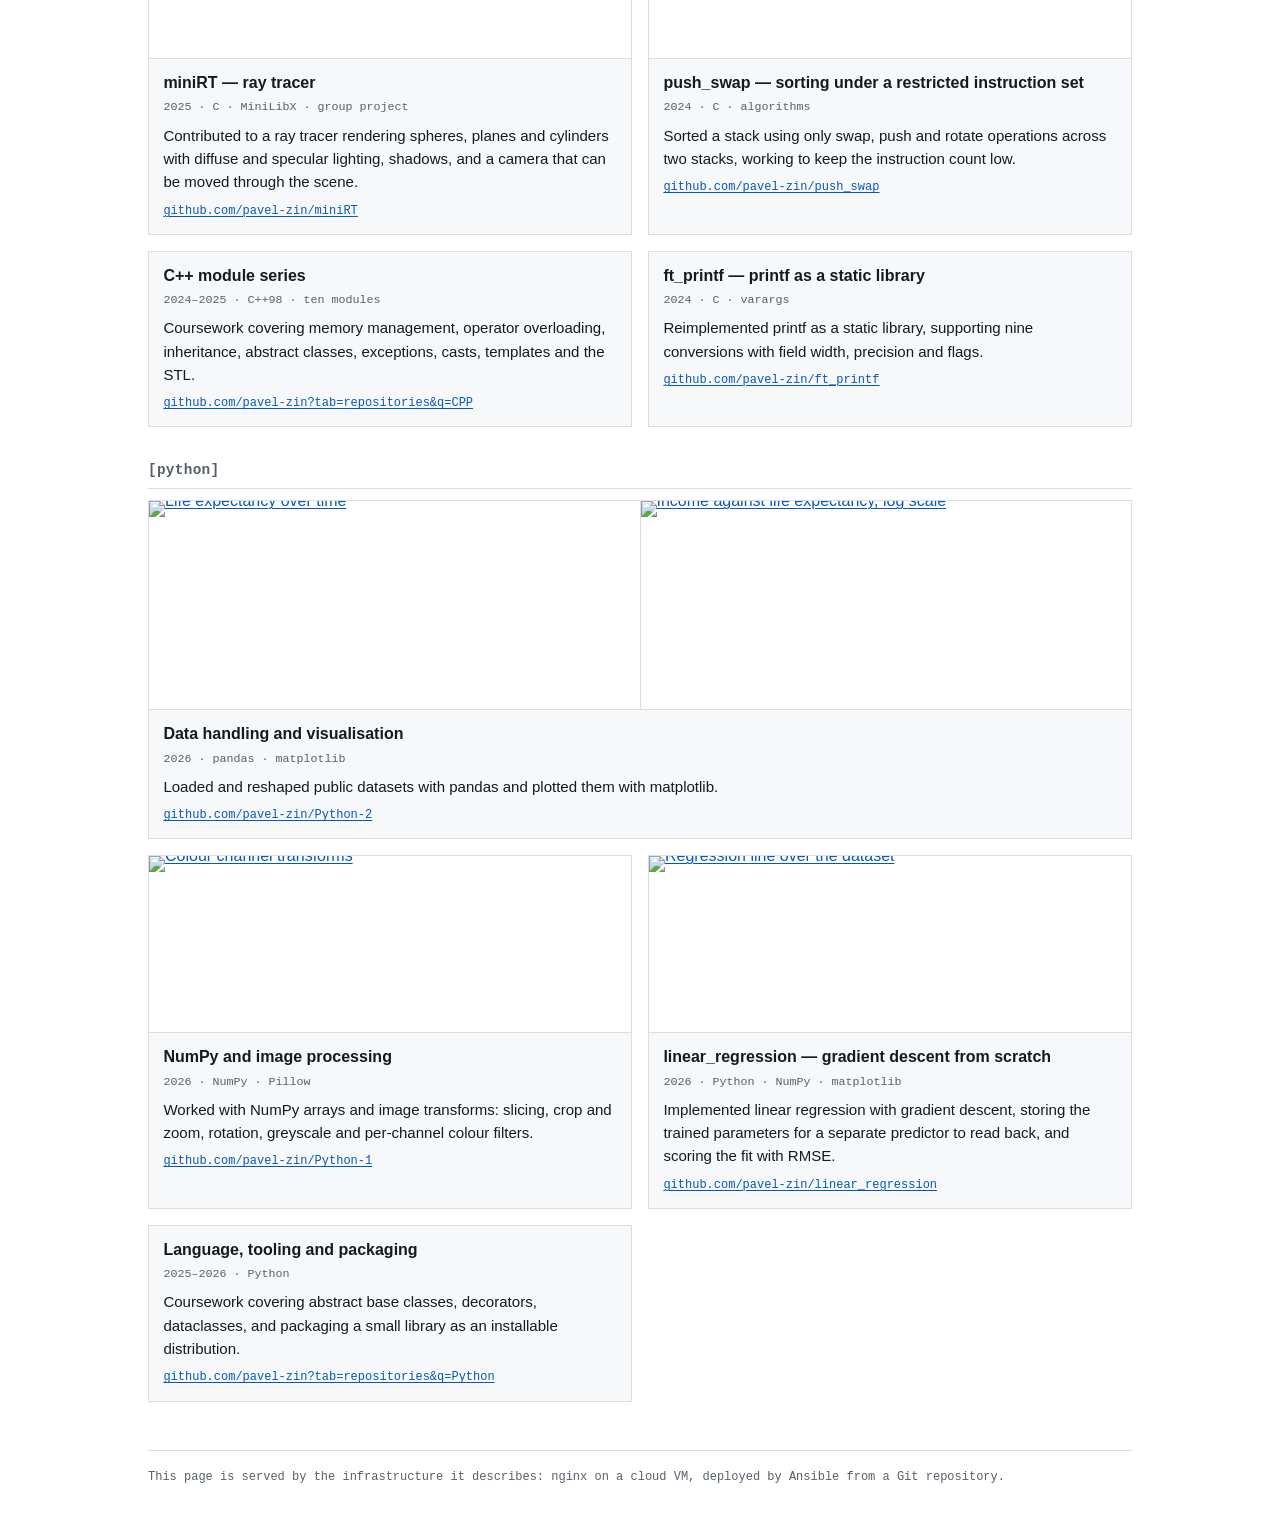
==== commit b46cc011: "index.html, cv: updated degree description" ====
--- a/roles/web/files/site/index.html
+++ b/roles/web/files/site/index.html
@@ -302,7 +302,7 @@
   <div class="availability">
     <p class="availability-line"><span class="dot" aria-hidden="true">●</span>
     <strong>Available now</strong> — looking for a role in
-    infrastructure, DevOps or systems administration. Open to an internship
+    infrastructure, DevOps or a related field. Open to an internship
     (stage 4-6 months) or alternance (2 years).</p>
     <p class="availability-meta">Paris, Île-de-France ·
     <a href="mailto:pavel.zinurov.contacts@gmail.com">pavel.zinurov.contacts@gmail.com</a> ·
@@ -311,7 +311,8 @@
 
   <section>
     <h2>profile</h2>
-    <p>Student at 42 Paris, systems and networks track. I'm interested in
+    <p>Student at 42 Paris, currently pursuing the advanced track “Expert in IT
+    Architecture”, specializing in Systems and Networks. I'm interested in
     designing, building and operating infrastructure, including services,
     networking, and monitoring. I like privacy and free-software culture, and I
     run a small collection of self-hosted services for myself and a few other
